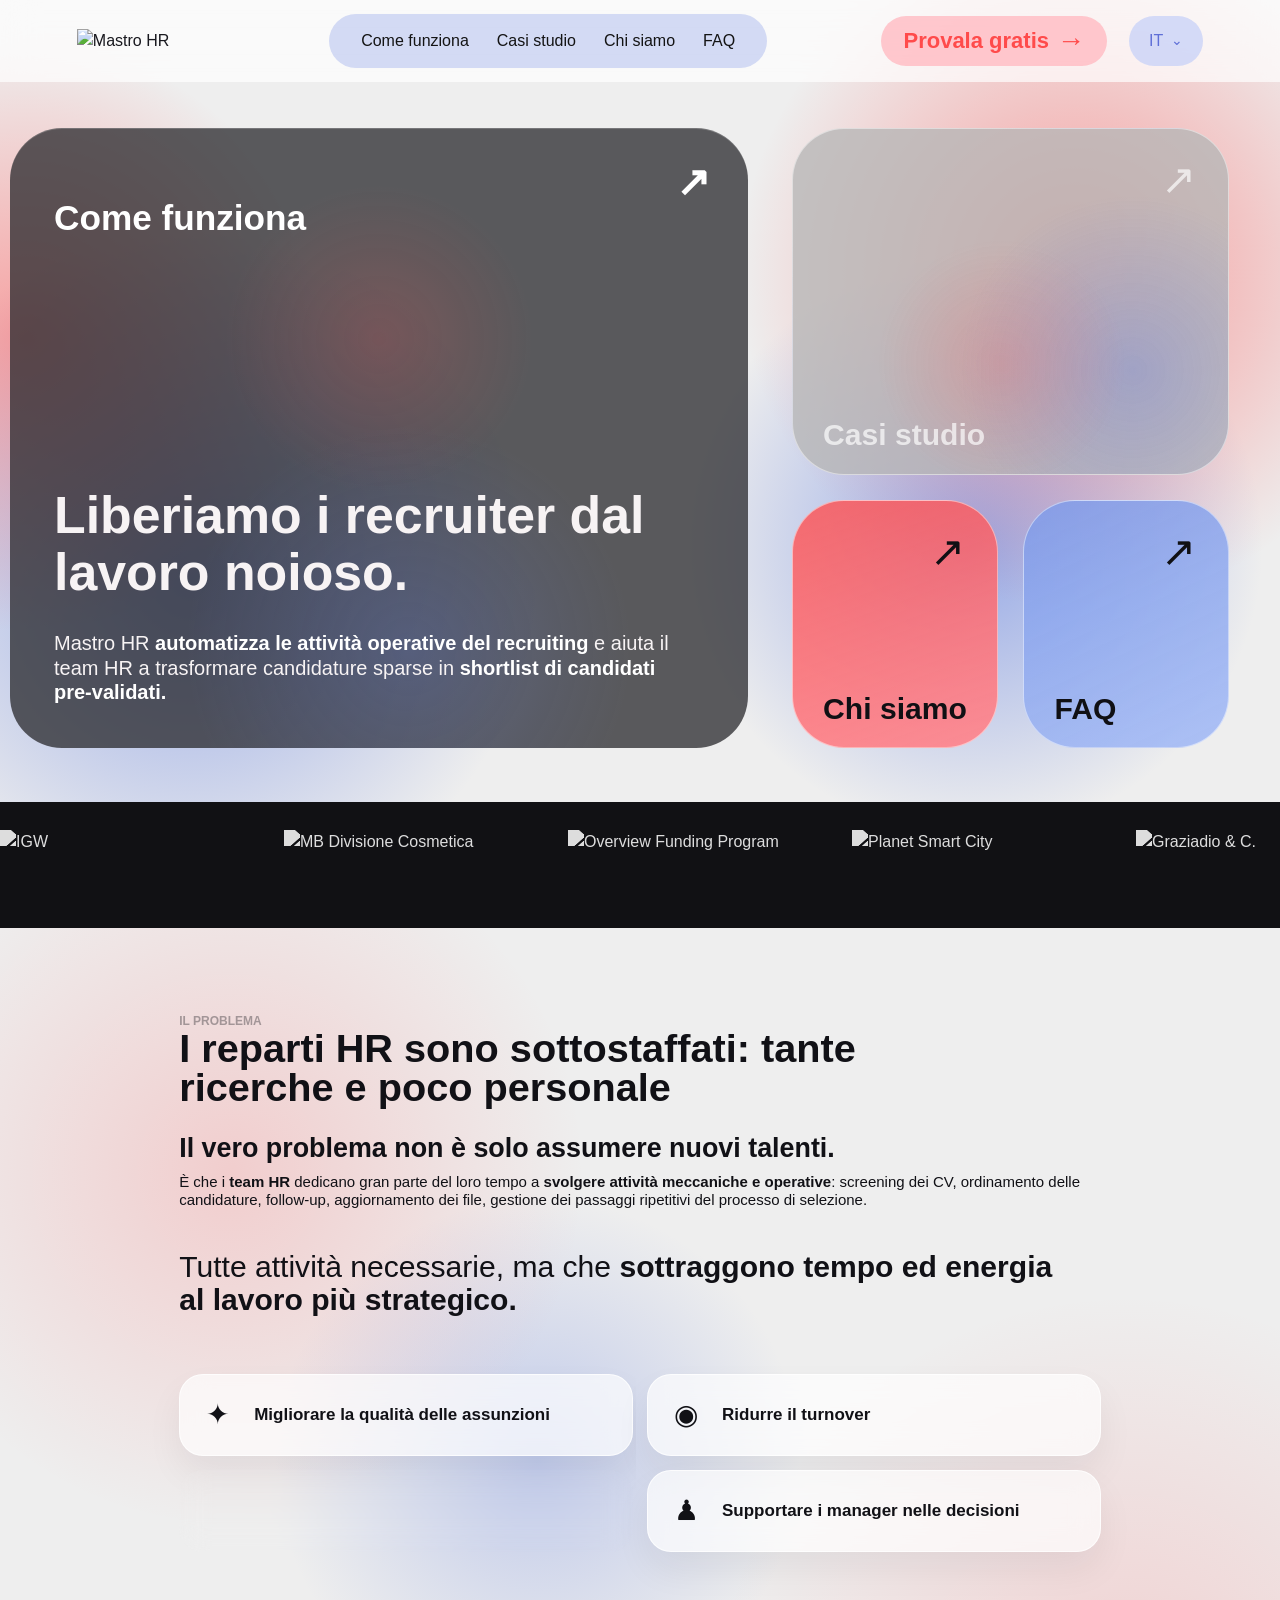
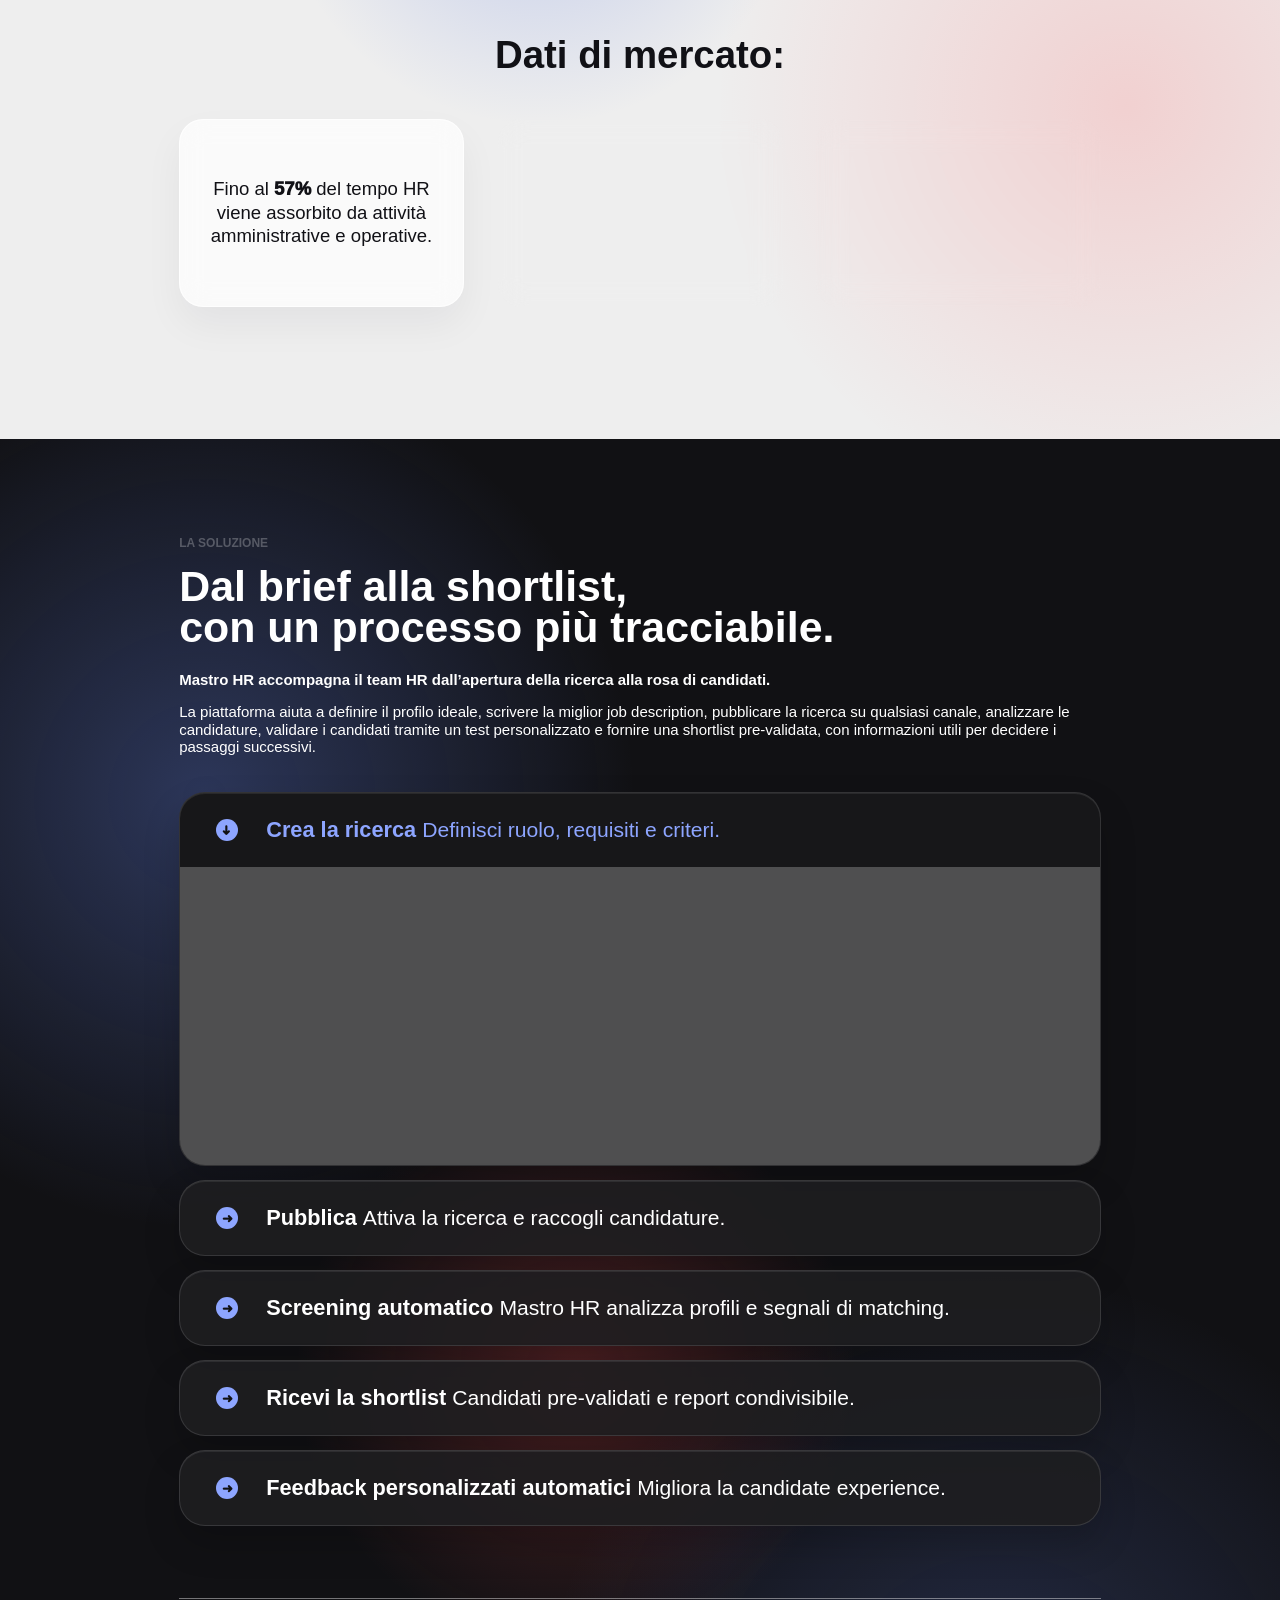
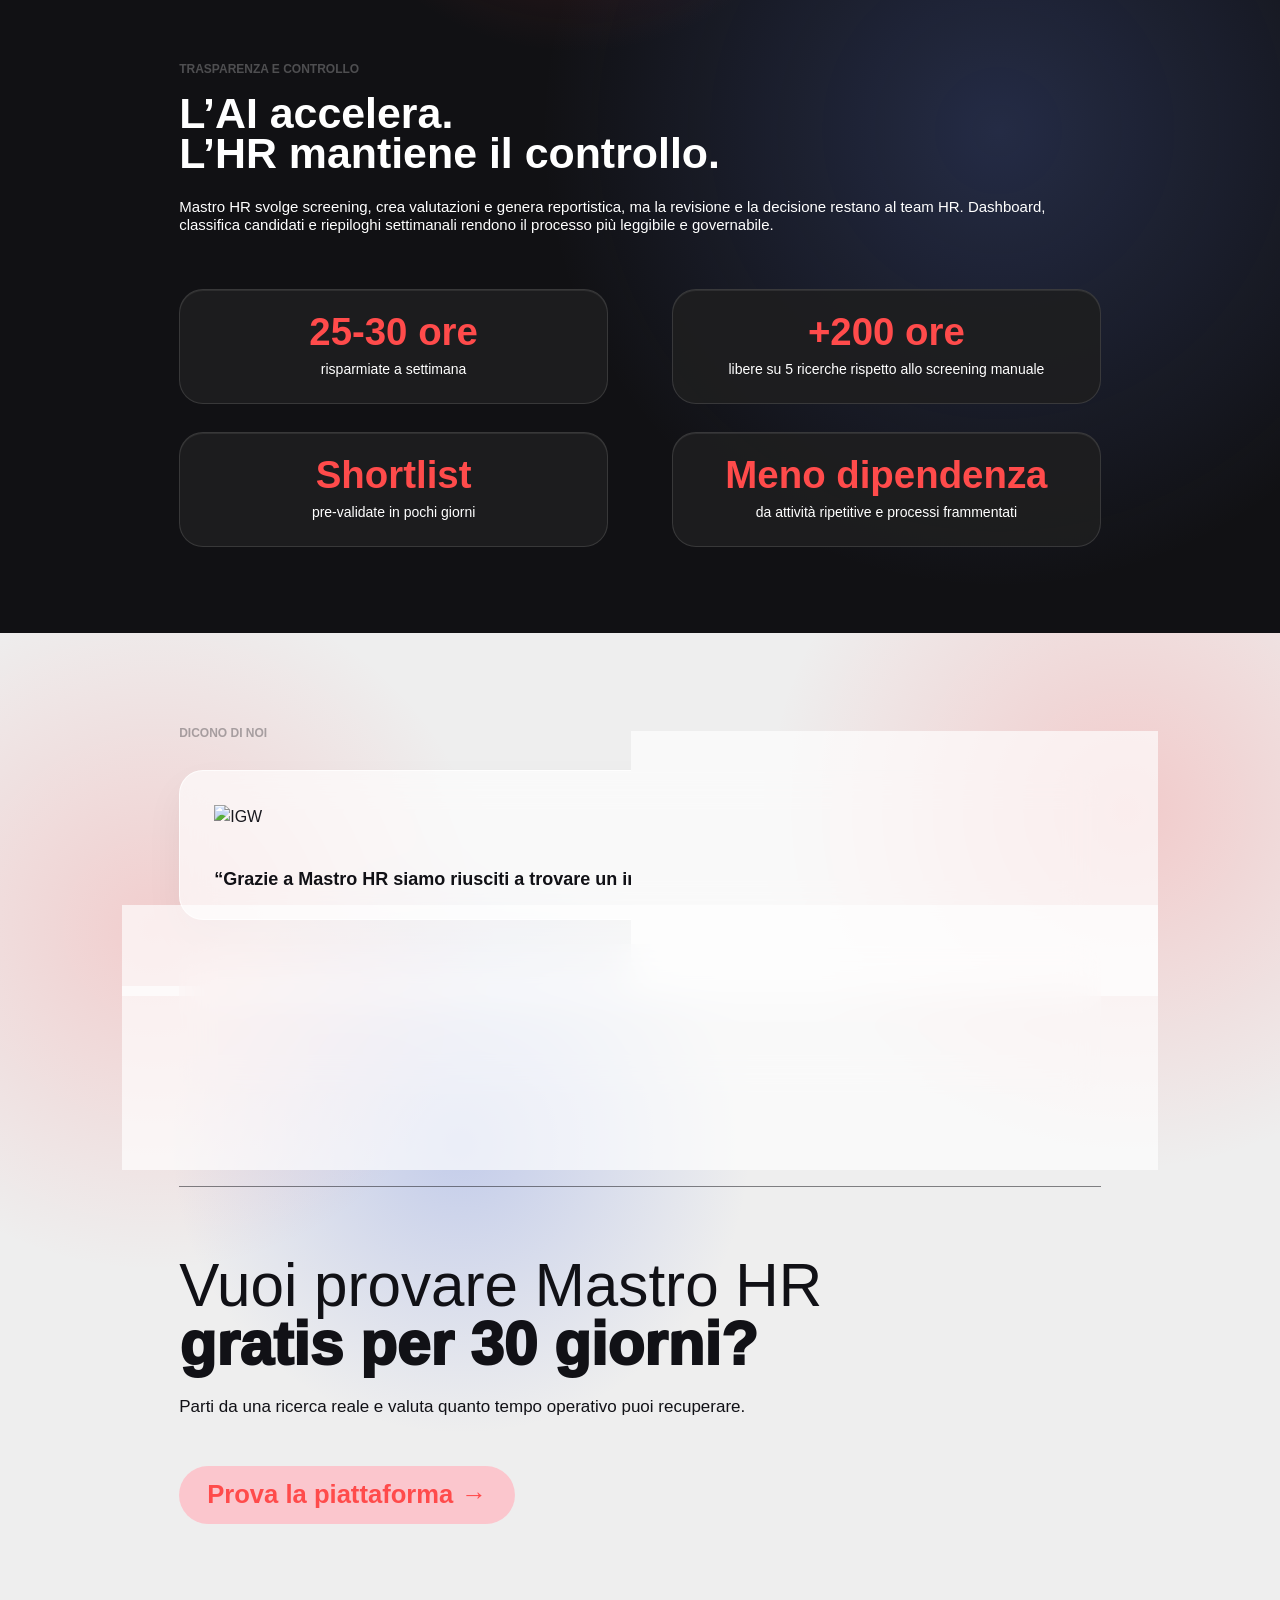
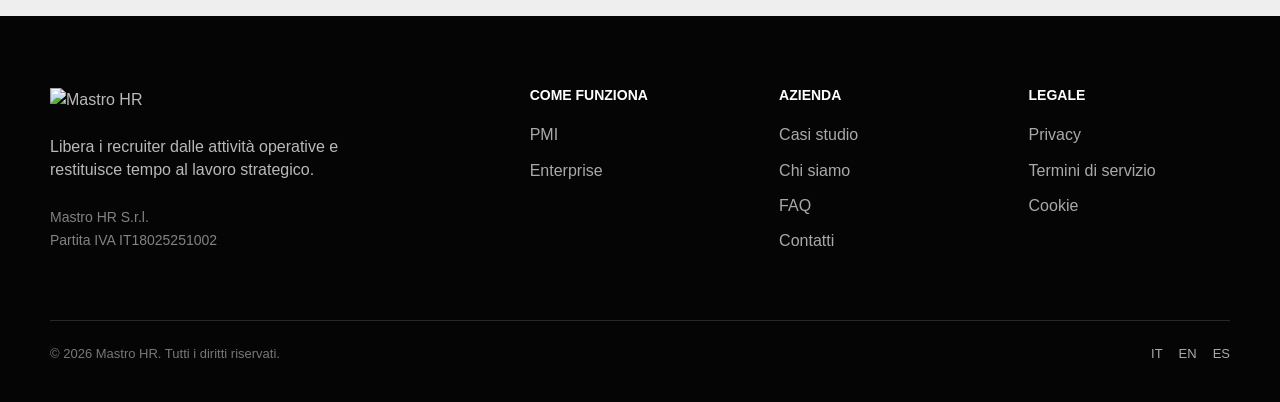
==== index.html @ 8307c973 "Add files via upload" ====
<!doctype html>
<html lang="it">
  <head>
    <meta charset="utf-8">
    <meta name="viewport" content="width=device-width, initial-scale=1">
    <title>Mastro HR | Homepage</title>
    <meta name="description" content="Mastro HR automatizza le attività operative del recruiting e libera tempo ai team HR.">
    <link rel="stylesheet" href="styles.css">
  </head>
  <body class="home-page">
    <header class="topbar modern-topbar">
      <a class="logo" href="index.html" aria-label="Mastro HR">
        <img src="assets/mastrohr-logo-hero.svg" alt="Mastro HR">
      </a>
      <nav class="nav" aria-label="Navigazione principale">
        <a href="index.html">Homepage</a>
        <div class="nav-item">
          <button type="button">Come funziona</button>
          <div class="submenu">
            <a href="pmi.html">PMI</a>
            <a href="enterprise.html">Enterprise</a>
          </div>
        </div>
        <a href="casi-studio.html">Casi studio</a>
        <a href="chi-siamo.html">Chi siamo</a>
        <a href="faq.html">FAQ</a>
        <a href="contatti.html">Contatti</a>
      </nav>
      <a class="top-cta" href="contatti.html">Provala gratis <span aria-hidden="true">→</span></a>
      <div class="language-switcher language-dropdown" aria-label="Selettore lingua">
        <button type="button" aria-haspopup="true">IT <span aria-hidden="true">⌄</span></button>
        <div class="language-menu">
          <a href="en.html" lang="en">EN</a>
          <a href="es.html" lang="es">ES</a>
        </div>
      </div>
    </header>

    <main>
      <section class="hero figma-hero">
        <article class="hero-main-card">
          <a class="hero-card-link" href="#come-funziona">Come funziona <span aria-hidden="true">↗</span></a>
          <h1>Liberiamo i recruiter dal lavoro noioso.</h1>
          <p>Mastro HR <strong>automatizza le attività operative del recruiting</strong> e aiuta il team HR a trasformare candidature sparse in <strong>shortlist di candidati pre-validati.</strong></p>
        </article>

        <div class="hero-side-grid" aria-label="Sezioni principali">
          <a class="hero-tile hero-tile-case" href="casi-studio.html">
            <span aria-hidden="true">↗</span>
            <strong>Casi studio</strong>
          </a>
          <a class="hero-tile hero-tile-about" href="chi-siamo.html">
            <span aria-hidden="true">↗</span>
            <strong>Chi siamo</strong>
          </a>
          <a class="hero-tile hero-tile-faq" href="faq.html">
            <span aria-hidden="true">↗</span>
            <strong>FAQ</strong>
          </a>
        </div>
      </section>

      <section class="client-strip logo-strip-dark" aria-label="Aziende che lavorano con Mastro HR">
        <div class="client-marquee">
          <div class="client-track">
            <div class="client-set">
              <img class="client-logo" src="assets/client-logos/igw.png" alt="IGW">
              <img class="client-logo" src="assets/client-logos/mb-divisione-cosmetica.png" alt="MB Divisione Cosmetica">
              <img class="client-logo" src="assets/client-logos/ofp.png" alt="Overview Funding Program">
              <img class="client-logo" src="assets/client-logos/planet-smart-city.png" alt="Planet Smart City">
              <img class="client-logo" src="assets/client-logos/graziadio.png" alt="Graziadio &amp; C.">
              <img class="client-logo" src="assets/client-logos/dedalo-consulting.png" alt="Dedalo Consulting">
              <img class="client-logo" src="assets/client-logos/kfi.png" alt="KFI">
              <img class="client-logo" src="assets/client-logos/greenyellow.png" alt="GreenYellow">
              <img class="client-logo" src="assets/client-logos/varionova.png" alt="Varionova">
              <img class="client-logo" src="assets/client-logos/picasso-engineering.png" alt="Picasso Engineering">
              <img class="client-logo" src="assets/client-logos/wealthype-ai.png" alt="Wealthype.ai">
              <img class="client-logo" src="assets/client-logos/mondo-live-communication.png" alt="Mondo Live Communication">
              <img class="client-logo" src="assets/client-logos/salc.png" alt="SALC SpA">
            </div>
            <div class="client-set" aria-hidden="true">
              <img class="client-logo" src="assets/client-logos/igw.png" alt="">
              <img class="client-logo" src="assets/client-logos/mb-divisione-cosmetica.png" alt="">
              <img class="client-logo" src="assets/client-logos/ofp.png" alt="">
              <img class="client-logo" src="assets/client-logos/planet-smart-city.png" alt="">
              <img class="client-logo" src="assets/client-logos/graziadio.png" alt="">
              <img class="client-logo" src="assets/client-logos/dedalo-consulting.png" alt="">
              <img class="client-logo" src="assets/client-logos/kfi.png" alt="">
              <img class="client-logo" src="assets/client-logos/greenyellow.png" alt="">
              <img class="client-logo" src="assets/client-logos/varionova.png" alt="">
              <img class="client-logo" src="assets/client-logos/picasso-engineering.png" alt="">
              <img class="client-logo" src="assets/client-logos/wealthype-ai.png" alt="">
              <img class="client-logo" src="assets/client-logos/mondo-live-communication.png" alt="">
              <img class="client-logo" src="assets/client-logos/salc.png" alt="">
            </div>
          </div>
        </div>
      </section>

      <section class="problem section problem-figma">
        <div class="section-title problem-copy">
          <p class="eyebrow">Il problema</p>
          <h2>I reparti HR sono sottostaffati: tante ricerche e poco personale</h2>
          <p class="problem-lead">Il vero problema non è solo assumere nuovi talenti.</p>
          <p>È che i <strong>team HR</strong> dedicano gran parte del loro tempo a <strong>svolgere attività meccaniche e operative</strong>: screening dei CV, ordinamento delle candidature, follow-up, aggiornamento dei file, gestione dei passaggi ripetitivi del processo di selezione.</p>
          <p class="problem-statement">Tutte attività necessarie, ma che <strong>sottraggono tempo ed energia al lavoro più strategico.</strong></p>
        </div>
        <div class="problem-outcomes" aria-label="Attività strategiche penalizzate">
          <article><span aria-hidden="true">✦</span><strong>Migliorare la qualità delle assunzioni</strong></article>
          <article><span aria-hidden="true">◉</span><strong>Ridurre il turnover</strong></article>
          <article><span aria-hidden="true">☆</span><strong>Curare l’esperienza dei candidati</strong></article>
          <article><span aria-hidden="true">♟</span><strong>Supportare i manager nelle decisioni</strong></article>
        </div>
        <h3 class="market-title">Dati di mercato:</h3>
        <div class="market-stats">
          <article>
            <p>Fino al <strong>57%</strong> del tempo HR viene assorbito da attività amministrative e operative.</p>
          </article>
          <article>
            <p>Una singola assunzione può richiedere circa <strong>23 ore</strong> di screening manuale.</p>
          </article>
          <article>
            <p>Con 5 posizioni aperte, lo screening può arrivare a <strong>115 ore</strong> di lavoro ripetitivo.</p>
          </article>
        </div>
      </section>

      <section class="section solution-figma" id="come-funziona">
        <div class="solution-copy">
          <p class="eyebrow">La soluzione</p>
          <h2>Dal brief alla shortlist,<br>con un processo più tracciabile.</h2>
          <p class="solution-lead">Mastro HR accompagna il team HR dall’apertura della ricerca alla rosa di candidati.</p>
          <p>La piattaforma aiuta a definire il profilo ideale, scrivere la miglior job description, pubblicare la ricerca su qualsiasi canale, analizzare le candidature, validare i candidati tramite un test personalizzato e fornire una shortlist pre-validata, con informazioni utili per decidere i passaggi successivi.</p>
        </div>
        <div class="unified-process">
          <article class="process-card is-active">
            <button type="button" aria-controls="process-panel-01" aria-expanded="true">
              <span aria-hidden="true">➜</span>
              <span class="process-card-copy"><h3>Crea la ricerca</h3><p>Definisci ruolo, requisiti e criteri.</p></span>
            </button>
            <div class="process-panel" id="process-panel-01">
              <div class="process-media" role="img" aria-label="Placeholder schermata piattaforma: crea la ricerca"></div>
            </div>
          </article>
          <article class="process-card">
            <button type="button" aria-controls="process-panel-02" aria-expanded="false">
              <span aria-hidden="true">➜</span>
              <span class="process-card-copy"><h3>Pubblica</h3><p>Attiva la ricerca e raccogli candidature.</p></span>
            </button>
            <div class="process-panel" id="process-panel-02" hidden>
              <div class="process-media" role="img" aria-label="Placeholder schermata piattaforma: pubblica"></div>
            </div>
          </article>
          <article class="process-card">
            <button type="button" aria-controls="process-panel-03" aria-expanded="false">
              <span aria-hidden="true">➜</span>
              <span class="process-card-copy"><h3>Screening automatico</h3><p>Mastro HR analizza profili e segnali di matching.</p></span>
            </button>
            <div class="process-panel" id="process-panel-03" hidden>
              <div class="process-media" role="img" aria-label="Placeholder schermata piattaforma: screening automatico"></div>
            </div>
          </article>
          <article class="process-card">
            <button type="button" aria-controls="process-panel-04" aria-expanded="false">
              <span aria-hidden="true">➜</span>
              <span class="process-card-copy"><h3>Ricevi la shortlist</h3><p>Candidati pre-validati e report condivisibile.</p></span>
            </button>
            <div class="process-panel" id="process-panel-04" hidden>
              <div class="process-media" role="img" aria-label="Placeholder schermata piattaforma: ricevi la shortlist"></div>
            </div>
          </article>
          <article class="process-card">
            <button type="button" aria-controls="process-panel-05" aria-expanded="false">
              <span aria-hidden="true">➜</span>
              <span class="process-card-copy"><h3>Feedback personalizzati automatici</h3><p>Migliora la candidate experience.</p></span>
            </button>
            <div class="process-panel" id="process-panel-05" hidden>
              <div class="process-media" role="img" aria-label="Placeholder schermata piattaforma: feedback automatici"></div>
            </div>
          </article>
        </div>
        <div class="control-figma">
          <p class="eyebrow">Trasparenza e controllo</p>
          <h2>L’AI accelera.<br>L’HR mantiene il controllo.</h2>
          <p>Mastro HR svolge screening, crea valutazioni e genera reportistica, ma la revisione e la decisione restano al team HR. Dashboard, classifica candidati e riepiloghi settimanali rendono il processo più leggibile e governabile.</p>
          <div class="control-metrics">
            <article><strong>25-30 ore</strong><span>risparmiate a settimana</span></article>
            <article><strong>+200 ore</strong><span>libere su 5 ricerche rispetto allo screening manuale</span></article>
            <article><strong>Shortlist</strong><span>pre-validate in pochi giorni</span></article>
            <article><strong>Meno dipendenza</strong><span>da attività ripetitive e processi frammentati</span></article>
          </div>
        </div>
      </section>

      <section class="section closing-figma">
        <div class="closing-inner">
          <p class="eyebrow">Dicono di noi</p>
          <div class="quote-stack">
            <article>
              <img src="assets/client-logos/igw.png" alt="IGW">
              <blockquote>“Grazie a Mastro HR siamo riusciti a trovare un impiegato amministrativo in una settimana.”</blockquote>
            </article>
            <article>
              <img src="assets/client-logos/greenyellow.png" alt="GreenYellow">
              <blockquote>“Con Mastro HR siamo riusciti a chiudere 3 ricerche su 4 in poche settimane.”</blockquote>
            </article>
          </div>
          <div class="closing-cta">
            <h2><span>Vuoi provare Mastro&nbsp;HR</span><strong>gratis per 30 giorni?</strong></h2>
            <p>Parti da una ricerca reale e valuta quanto tempo operativo puoi recuperare.</p>
            <a class="btn closing-btn" href="contatti.html">Prova la piattaforma <span aria-hidden="true">→</span></a>
          </div>
        </div>
      </section>

    </main>

    <footer class="footer">
      <div class="footer-main">
        <div class="footer-brand">
          <img src="assets/mastrohr-logo.svg" alt="Mastro HR">
          <p>Libera i recruiter dalle attività operative e restituisce tempo al lavoro strategico.</p>
          <p class="company-data">Mastro HR S.r.l.<br>Partita IVA IT18025251002</p>
        </div>
        <div class="footer-column">
          <h3>Come funziona</h3>
          <a href="pmi.html">PMI</a>
          <a href="enterprise.html">Enterprise</a>
        </div>
        <div class="footer-column">
          <h3>Azienda</h3>
          <a href="casi-studio.html">Casi studio</a>
          <a href="chi-siamo.html">Chi siamo</a>
          <a href="faq.html">FAQ</a>
          <a href="contatti.html">Contatti</a>
        </div>
        <div class="footer-column">
          <h3>Legale</h3>
          <a href="https://www.mastrohr.com/privacy">Privacy</a>
          <a href="https://www.mastrohr.com/terms">Termini di servizio</a>
          <a href="https://www.mastrohr.com/cookies">Cookie</a>
        </div>
      </div>
      <div class="footer-bottom">
        <span>© 2026 Mastro HR. Tutti i diritti riservati.</span>
        <div class="footer-languages"><a href="index.html">IT</a><a href="en.html">EN</a><a href="es.html">ES</a></div>
      </div>
    </footer>
    <script src="app.js"></script>
  </body>
</html>
---- styles.css ----
:root {
  --ink: #19191f;
  --muted: #676879;
  --line: #e6e8ef;
  --bg: #f7f8fb;
  --white: #ffffff;
  --red: #ff4b4b;
  --red-soft: #ffe9e9;
  --blue: #6161ff;
  --blue-soft: #e9ecff;
  --green: #00c875;
  --green-soft: #e3f8ee;
  --yellow: #ffcb00;
  --yellow-soft: #fff6cf;
  --violet: #a25ddc;
  --violet-soft: #f1e6fb;
  --black: #050505;
  --max: 1180px;
}

* {
  box-sizing: border-box;
}

html {
  scroll-behavior: smooth;
}

body {
  margin: 0;
  color: var(--ink);
  background: var(--bg);
  font-family: Inter, Helvetica, Arial, sans-serif;
  line-height: 1.45;
}

a {
  color: inherit;
  text-decoration: none;
}

.topbar {
  position: sticky;
  top: 0;
  z-index: 20;
  display: grid;
  grid-template-columns: auto 1fr auto auto;
  align-items: center;
  gap: 22px;
  min-height: 80px;
  padding: 10px clamp(18px, 4vw, 44px);
  background: rgba(0, 0, 0, 0.76);
  border-bottom: 1px solid rgba(255, 255, 255, 0.14);
  backdrop-filter: blur(18px);
}

.logo img {
  display: block;
  width: 106px;
  filter: drop-shadow(0 10px 20px rgba(0, 0, 0, 0.24));
}

.nav {
  justify-self: center;
  transform: translateX(136px);
  display: flex;
  align-items: center;
  gap: 24px;
  color: rgba(255, 255, 255, 0.72);
  font-size: 14px;
  font-weight: 700;
}

.nav a:hover,
.nav-item button:hover {
  color: var(--white);
}

.nav-item {
  position: relative;
  padding: 12px 0;
}

.nav-item button {
  border: 0;
  padding: 0;
  color: rgba(255, 255, 255, 0.72);
  background: transparent;
  cursor: pointer;
  font: inherit;
  font-weight: 700;
}

.submenu {
  position: absolute;
  top: 100%;
  left: -18px;
  display: none;
  min-width: 174px;
  padding: 10px;
  border: 1px solid rgba(255, 255, 255, 0.14);
  border-radius: 18px;
  background: rgba(5, 5, 5, 0.96);
  box-shadow: 0 20px 50px rgba(0, 0, 0, 0.26);
}

.submenu::before {
  content: "";
  position: absolute;
  left: 0;
  right: 0;
  top: -12px;
  height: 12px;
}

.submenu a {
  display: block;
  padding: 10px 12px;
  border-radius: 12px;
}

.submenu a:hover {
  background: rgba(255, 255, 255, 0.08);
}

.nav-item:hover .submenu,
.nav-item:focus-within .submenu {
  display: block;
}

.top-cta,
.btn {
  min-height: 46px;
  display: inline-flex;
  align-items: center;
  justify-content: center;
  padding: 0 20px;
  border: 0;
  border-radius: 999px;
  font-weight: 800;
  transition: transform 180ms ease, box-shadow 180ms ease, background 180ms ease, border-color 180ms ease;
}

.top-cta {
  min-height: 42px;
  padding-inline: 18px;
}

.language-switcher {
  display: inline-flex;
  align-items: center;
  gap: 4px;
  padding: 4px;
  border: 1px solid rgba(255, 255, 255, 0.16);
  border-radius: 999px;
  background: rgba(255, 255, 255, 0.08);
}

.language-switcher a {
  display: inline-flex;
  align-items: center;
  justify-content: center;
  min-width: 34px;
  min-height: 30px;
  padding: 0 8px;
  border-radius: 999px;
  color: rgba(255, 255, 255, 0.68);
  font-size: 12px;
  font-weight: 900;
  transition: color 160ms ease, background 160ms ease, transform 160ms ease;
}

.language-switcher a:hover {
  color: var(--white);
  transform: translateY(-1px);
}

.language-switcher a.active {
  color: var(--black);
  background: var(--white);
}

.top-cta,
.btn.primary {
  color: var(--white);
  background: var(--red);
  box-shadow: 0 14px 34px rgba(255, 75, 75, 0.24);
}

.top-cta:hover,
.btn.primary:hover {
  transform: translateY(-2px);
  box-shadow: 0 18px 42px rgba(255, 75, 75, 0.34);
}

.btn.secondary {
  color: var(--ink);
  background: var(--white);
  border: 1px solid var(--line);
}

.btn.secondary:hover {
  transform: translateY(-2px);
  border-color: #cfd3df;
  box-shadow: 0 14px 32px rgba(25, 25, 31, 0.1);
}

.hero,
.section {
  padding: 92px clamp(18px, 4vw, 44px);
}

.page-hero {
  padding: 96px clamp(18px, 4vw, 44px);
  text-align: center;
  background:
    radial-gradient(circle at 12% 18%, rgba(255, 203, 0, 0.24), transparent 22%),
    radial-gradient(circle at 88% 12%, rgba(97, 97, 255, 0.18), transparent 22%),
    linear-gradient(180deg, #ffffff, var(--bg));
}

.page-hero > * {
  max-width: 960px;
  margin-inline: auto;
}

.page-hero p:not(.eyebrow) {
  color: var(--muted);
  font-size: 20px;
}

.pmi-hero {
  background:
    radial-gradient(circle at 20% 12%, rgba(255, 203, 0, 0.34), transparent 22%),
    linear-gradient(180deg, #ffffff, var(--yellow-soft));
}

.enterprise-hero {
  background:
    radial-gradient(circle at 82% 18%, rgba(97, 97, 255, 0.24), transparent 24%),
    linear-gradient(180deg, #ffffff, var(--blue-soft));
}

.hero {
  display: flex;
  flex-direction: column;
  justify-content: center;
  min-height: 680px;
  padding-top: 76px;
  padding-bottom: 104px;
  text-align: center;
  overflow: hidden;
  background: linear-gradient(
    105deg,
    var(--blue-soft) 0%,
    var(--white) 32%,
    var(--white) 68%,
    var(--red-soft) 100%
  );
}

.hero h1 {
  max-width: 1020px;
  margin-bottom: 0;
  font-size: clamp(54px, 6.2vw, 82px);
  line-height: 0.98;
}

.hero > *,
.section-title,
.problem-stats,
.numbers,
.shift,
.steps,
.unified-process,
.control,
.path-grid,
.testimonial,
.about,
.faq-list,
.contact,
.wide-card {
  max-width: var(--max);
  margin-inline: auto;
}

.eyebrow {
  margin: 0 0 14px;
  color: var(--red);
  font-size: 13px;
  font-weight: 900;
  text-transform: uppercase;
}

h1,
h2,
h3,
p {
  margin-top: 0;
}

h1 {
  max-width: 960px;
  margin-bottom: 20px;
  font-size: clamp(54px, 8vw, 98px);
  line-height: 0.92;
  letter-spacing: 0;
}

h2 {
  max-width: 860px;
  margin-bottom: 18px;
  font-size: clamp(36px, 5vw, 62px);
  line-height: 0.98;
  letter-spacing: 0;
}

h3 {
  margin-bottom: 8px;
  font-size: 22px;
  line-height: 1.1;
}

.hero-text,
.hero-preheadline,
.section-title p,
.control-copy p,
.about p,
.contact p {
  max-width: 760px;
  color: var(--muted);
  font-size: 19px;
}

.hero-text {
  margin-inline: auto;
}

.hero-preheadline {
  max-width: 850px;
  margin: 0 auto 32px;
  color: var(--muted);
  font-size: 21px;
  font-weight: 500;
  line-height: 1.45;
}

.hero-actions {
  display: flex;
  justify-content: center;
  flex-wrap: wrap;
  gap: 12px;
  margin: 34px auto 0;
}

.use-cases {
  display: flex;
  justify-content: center;
  flex-wrap: wrap;
  gap: 10px;
  margin-bottom: 44px;
}

.pill {
  display: inline-flex;
  align-items: center;
  min-height: 38px;
  padding: 0 14px;
  font-size: 14px;
  border-radius: 999px;
  font-weight: 800;
  transition: transform 180ms ease, background 180ms ease, border-color 180ms ease, color 180ms ease;
}

.pill.red,
.pill.blue,
.pill.green,
.pill.yellow,
.pill.violet {
  color: #5f6472;
  background: #eef0f5;
  border: 1px solid #e1e4ec;
}

.pill:hover {
  transform: translateY(-3px);
  color: var(--ink);
  background: var(--white);
  border-color: #cfd3df;
}

.workboard {
  display: grid;
  grid-template-columns: 150px 1fr;
  max-width: 920px;
  min-height: 460px;
  margin-top: 0;
  text-align: left;
  border: 1px solid var(--line);
  border-radius: 28px;
  background: var(--white);
  box-shadow: 0 34px 80px rgba(25, 25, 31, 0.14);
  overflow: hidden;
  transform-style: preserve-3d;
  transition: transform 220ms ease, box-shadow 220ms ease;
}

.workboard:hover {
  box-shadow: 0 44px 96px rgba(25, 25, 31, 0.2);
}

.board-sidebar {
  display: grid;
  align-content: start;
  gap: 12px;
  padding: 22px;
  color: var(--muted);
  background: #f0f2f8;
  border-right: 1px solid var(--line);
}

.avatar,
.company-dot {
  display: grid;
  place-items: center;
  width: 48px;
  height: 48px;
  border-radius: 16px;
  color: var(--white);
  background: var(--black);
  font-weight: 900;
}

.board-sidebar span {
  padding: 10px 12px;
  border-radius: 12px;
  font-weight: 800;
  transition: transform 160ms ease, background 160ms ease, color 160ms ease;
}

.board-sidebar span:nth-child(2) {
  color: var(--ink);
  background: var(--white);
}

.board-sidebar span:hover {
  transform: translateX(4px);
  color: var(--ink);
  background: var(--white);
}

.board-main {
  padding: 24px;
}

.board-header {
  display: flex;
  justify-content: space-between;
  gap: 18px;
  align-items: center;
  margin-bottom: 20px;
}

.board-header small {
  display: block;
  color: var(--muted);
  margin-bottom: 4px;
}

.board-header strong {
  font-size: 24px;
}

.board-header button {
  min-height: 38px;
  padding: 0 14px;
  border: 0;
  border-radius: 999px;
  color: #087a4d;
  background: var(--green-soft);
  font-weight: 900;
}

.board-table {
  border: 1px solid var(--line);
  border-radius: 18px;
  overflow: hidden;
}

.row {
  display: grid;
  grid-template-columns: 1.2fr 0.65fr 0.9fr 1fr 0.55fr;
  align-items: center;
  min-height: 66px;
  gap: 12px;
  padding: 0 16px;
  border-bottom: 1px solid var(--line);
  transition: background 160ms ease, transform 160ms ease, box-shadow 160ms ease;
}

.row:last-child {
  border-bottom: 0;
}

.row-head {
  min-height: 46px;
  color: var(--muted);
  background: #fafbff;
  font-size: 13px;
  font-weight: 800;
}

.row:not(.row-head):hover {
  position: relative;
  z-index: 1;
  transform: scale(1.012);
  background: #ffffff;
  box-shadow: 0 12px 28px rgba(25, 25, 31, 0.08);
}

.fit,
.row strong,
.row em,
.row i {
  display: inline-flex;
  justify-content: center;
  align-items: center;
  min-height: 30px;
  border-radius: 999px;
  font-style: normal;
  font-weight: 800;
  font-size: 13px;
}

.fit.high { color: #087a4d; background: var(--green-soft); }
.fit.mid { color: #b92323; background: var(--red-soft); }
.fit.blue { color: var(--blue); background: var(--blue-soft); }
.fit.soft { color: #9a7500; background: var(--yellow-soft); }
.row em { color: var(--muted); background: #f0f2f8; }
.row strong { color: var(--blue); background: var(--blue-soft); }
.row i { color: var(--ink); background: #f0f2f8; }

.client-strip {
  display: block;
  padding: 22px 0 26px;
  border-top: 1px solid var(--line);
  border-bottom: 1px solid var(--line);
  background: var(--blue-soft);
  overflow: hidden;
}

.client-marquee {
  min-width: 0;
  overflow: hidden;
}

.client-track {
  display: flex;
  width: max-content;
  animation: client-scroll 42s linear infinite;
}

.client-set {
  display: flex;
  align-items: center;
  gap: 48px;
  padding-right: 48px;
}

.client-logo {
  display: block;
  width: 180px;
  height: 58px;
  object-fit: contain;
  flex: 0 0 auto;
}

@keyframes client-scroll {
  to { transform: translateX(-50%); }
}

.section-title {
  margin-bottom: 38px;
}

.section-title p {
  margin-left: 0;
}

.problem {
  background: var(--white);
}

.problem-stats {
  display: grid;
  grid-template-columns: repeat(4, minmax(0, 1fr));
  gap: 14px;
}

.control-board article,
.values article {
  padding: 24px;
  border: 1px solid var(--line);
  border-radius: 22px;
  background: var(--white);
  transition: transform 200ms ease, box-shadow 200ms ease, border-color 200ms ease;
}

.control-board article:hover,
.values article:hover {
  transform: translateY(-6px);
  border-color: #d4d8e3;
  box-shadow: 0 20px 46px rgba(25, 25, 31, 0.1);
}

.problem-stats article {
  display: grid;
  grid-template-rows: 70px auto;
  min-height: 250px;
  padding: 26px 22px;
  border: 1px solid var(--line);
  border-radius: 8px;
  background: var(--white);
  transition: transform 180ms ease, border-color 180ms ease, box-shadow 180ms ease;
}

.problem-stats article:hover {
  transform: translateY(-4px);
  border-color: #d4d8e3;
  box-shadow: 0 16px 36px rgba(25, 25, 31, 0.08);
}

.problem-stats strong {
  display: block;
  align-self: start;
  margin: 0;
  color: var(--ink);
  font-size: clamp(42px, 3.4vw, 56px);
  line-height: 0.95;
  letter-spacing: 0;
  white-space: nowrap;
  transition: transform 180ms ease;
}

.problem-stats .stat-red strong { color: #ff5b61; }
.problem-stats .stat-blue strong { color: #6679d8; }
.problem-stats .stat-green strong { color: #268a62; }
.problem-stats .stat-violet strong { color: #8758c7; }

.problem-stats p,
.steps p,
.path-card p,
.path-card li,
.values p,
.faq p {
  color: var(--muted);
}

.problem-stats p {
  max-width: 340px;
  margin: 14px 0 0;
  color: var(--ink);
  font-size: 15px;
  font-weight: 700;
}

.numbers {
  display: grid;
  grid-template-columns: repeat(3, minmax(0, 1fr));
  gap: 18px;
  margin-top: 22px;
}

.numbers div {
  padding: 26px;
  border-radius: 22px;
}

.numbers div:nth-child(1) { background: var(--red-soft); }
.numbers div:nth-child(2) { background: var(--blue-soft); }
.numbers div:nth-child(3) { background: var(--yellow-soft); }

.numbers strong {
  display: block;
  margin-bottom: 10px;
  font-size: clamp(42px, 6vw, 70px);
  line-height: 0.9;
}

.numbers span {
  color: var(--muted);
  font-weight: 700;
}

.shift {
  display: grid;
  grid-template-columns: 1fr 1fr;
  gap: 18px;
}

.shift-card {
  min-height: 520px;
  padding: 34px;
  border-radius: 28px;
  transition: transform 220ms ease, box-shadow 220ms ease;
}

.shift-card:hover {
  transform: translateY(-6px);
  box-shadow: 0 24px 52px rgba(25, 25, 31, 0.12);
}

.shift-card.from {
  background: #f0f2f8;
}

.shift-card.to {
  color: var(--white);
  background: var(--black);
}

.shift-card.to .eyebrow {
  color: var(--green);
}

.shift-card ul,
.path-card ul {
  display: grid;
  gap: 10px;
  padding: 0;
  margin: 30px 0 0;
  list-style: none;
}

.shift-card li,
.path-card li {
  padding: 14px 16px;
  border-radius: 16px;
  background: var(--white);
  font-weight: 800;
  transition: transform 160ms ease, background 160ms ease;
}

.shift-card li:hover,
.path-card li:hover {
  transform: translateX(5px);
}

.shift-card.to li {
  color: var(--white);
  background: rgba(255, 255, 255, 0.12);
}

.steps {
  display: grid;
  grid-template-columns: repeat(5, minmax(0, 1fr));
  gap: 14px;
}

.steps article {
  min-height: 275px;
  padding: 22px;
  border: 1px solid var(--line);
  border-radius: 24px;
  background: var(--white);
  transition: transform 200ms ease, box-shadow 200ms ease, border-color 200ms ease;
}

.steps article:hover {
  transform: translateY(-7px);
  border-color: #d4d8e3;
  box-shadow: 0 20px 46px rgba(25, 25, 31, 0.1);
}

.unified-process {
  display: grid;
  grid-template-columns: 1fr;
  gap: 12px;
  max-width: var(--max);
}

.unified-process article {
  min-height: 0;
  padding: 0;
  border: 1px solid var(--line);
  border-radius: 8px;
  background: var(--white);
  overflow: hidden;
  transition: border-color 200ms ease, background-color 200ms ease;
}

.process-card > button {
  display: grid;
  grid-template-columns: 48px minmax(0, 1fr) 38px;
  align-items: center;
  gap: 20px;
  width: 100%;
  padding: 20px 24px;
  border: 0;
  color: inherit;
  background: transparent;
  cursor: pointer;
  font: inherit;
  text-align: left;
}

.process-card > button:focus-visible {
  outline: 3px solid var(--blue);
  outline-offset: -4px;
}

.unified-process article:not(.is-active):hover {
  border-color: #d4d8e3;
  background: #fafbfe;
}

.unified-process article.is-active {
  border-color: var(--red);
  background: var(--red-soft);
}

.process-card > button > span:first-child {
  display: grid;
  place-items: center;
  width: 42px;
  height: 42px;
  margin: 0;
  border-radius: 8px;
  color: var(--blue);
  background: var(--blue-soft);
  font-weight: 900;
}

.unified-process article.is-active > button > span:first-child {
  color: var(--white);
  background: var(--red);
}

.process-card-copy {
  display: block;
  width: auto;
  height: auto;
  margin: 0;
  color: inherit;
  background: transparent;
}

.process-card-copy h3 {
  margin: 0;
  font-size: 23px;
}

.process-card-copy p {
  margin: 5px 0 0;
  color: var(--muted);
  font-size: 16px;
}

.process-card > button > i {
  display: grid;
  place-items: center;
  width: 36px;
  height: 36px;
  border: 1px solid var(--line);
  border-radius: 50%;
  color: var(--ink);
  background: var(--white);
  font-size: 24px;
  font-style: normal;
  transition: transform 180ms ease, color 180ms ease, background-color 180ms ease;
}

.process-card.is-active > button > i {
  color: var(--white);
  background: var(--red);
  transform: rotate(45deg);
}

.process-panel {
  display: grid;
  grid-template-columns: minmax(220px, 0.65fr) minmax(0, 1.35fr);
  align-items: center;
  gap: 44px;
  padding: 30px 24px 34px 92px;
  border-top: 1px solid rgba(255, 75, 75, 0.3);
  animation: preview-in 260ms ease both;
}

.process-panel[hidden] {
  display: none;
}

.process-panel-copy {
  max-width: 380px;
}

.process-panel-copy > span {
  display: block;
  width: auto;
  height: auto;
  margin: 0 0 16px;
  color: var(--red);
  background: transparent;
  font-size: 13px;
  font-weight: 900;
}

.process-panel-copy p {
  margin: 0;
  color: var(--muted);
  font-size: 18px;
}

.process-media {
  display: grid;
  place-items: center;
  align-content: center;
  gap: 14px;
  aspect-ratio: 16 / 9;
  border: 1px dashed #cfd3df;
  border-radius: 8px;
  color: var(--muted);
  background: #f0f2f8;
}

.process-media > span {
  display: grid;
  place-items: center;
  width: 54px;
  height: 54px;
  margin: 0;
  border-radius: 50%;
  color: var(--white);
  background: var(--red);
  font-size: 20px;
}

.process-media strong {
  font-size: 14px;
}

@keyframes preview-in {
  from { opacity: 0; transform: translateY(12px); }
  to { opacity: 1; transform: translateY(0); }
}

.unified-action {
  grid-column: 1 / -1;
  display: flex;
  justify-content: center;
  margin-top: 8px;
}

.steps span {
  display: grid;
  place-items: center;
  width: 42px;
  height: 42px;
  margin-bottom: 56px;
  border-radius: 15px;
  color: var(--white);
  background: var(--red);
  font-weight: 900;
}

.control {
  display: grid;
  grid-template-columns: 0.85fr 1.15fr;
  gap: 50px;
  align-items: center;
  background: #f0f2f8;
}

.control-copy,
.control-board {
  margin: 0;
}

.control-board {
  display: grid;
  grid-template-columns: repeat(2, minmax(0, 1fr));
  gap: 14px;
}

.control-board strong {
  display: block;
  margin-bottom: 10px;
  font-size: 22px;
}

.control-board span {
  color: var(--muted);
}

.path-grid {
  display: grid;
  grid-template-columns: repeat(2, minmax(0, 1fr));
  gap: 18px;
}

.path-card {
  min-height: 530px;
  padding: 32px;
  border-radius: 28px;
  transition: transform 220ms ease, box-shadow 220ms ease;
}

.path-card:hover {
  transform: translateY(-7px);
  box-shadow: 0 26px 58px rgba(25, 25, 31, 0.12);
}

.path-card.pmi {
  background: var(--yellow-soft);
}

.path-card.enterprise {
  background: var(--blue-soft);
}

.tag {
  display: inline-flex;
  margin-bottom: 58px;
  padding: 8px 12px;
  border-radius: 999px;
  background: var(--white);
  font-weight: 900;
}

.cases {
  background: rgba(0, 0, 0, 0.76);
  backdrop-filter: blur(18px);
  color: var(--white);
  padding-top: 110px;
  padding-bottom: 110px;
}

.cases .section-title p {
  color: rgba(255, 255, 255, 0.7);
}

.testimonial {
  display: block;
  gap: 24px;
  padding: 0;
  background: transparent;
  transition: transform 220ms ease, background 220ms ease;
}

.testimonial:hover {
  transform: translateY(-4px);
  background: transparent;
}

blockquote {
  margin: 0;
  font-size: clamp(26px, 4vw, 44px);
  line-height: 1.08;
  font-style: italic;
  font-weight: 500;
}

.testimonial p {
  margin-top: 26px;
  color: rgba(255, 255, 255, 0.68);
}

.about {
  display: grid;
  grid-template-columns: 0.9fr 1.1fr;
  gap: 48px;
}

.values {
  display: grid;
  grid-template-columns: repeat(2, minmax(0, 1fr));
  gap: 14px;
}

.faq {
  background: var(--white);
}

.faq-list {
  display: grid;
  gap: 12px;
}

details {
  border: 1px solid var(--line);
  border-radius: 20px;
  background: #fafbff;
  transition: transform 180ms ease, box-shadow 180ms ease, border-color 180ms ease;
}

details:hover {
  transform: translateY(-3px);
  border-color: #d4d8e3;
  box-shadow: 0 14px 30px rgba(25, 25, 31, 0.08);
}

summary {
  cursor: pointer;
  padding: 22px 24px;
  list-style: none;
  font-weight: 900;
}

summary::-webkit-details-marker {
  display: none;
}

details p {
  margin: 0;
  padding: 0 24px 24px;
}

.contact {
  display: grid;
  grid-template-columns: 0.9fr 1.1fr;
  gap: 48px;
  background: var(--bg);
}

.final-cta {
  padding-top: 120px;
  padding-bottom: 120px;
  text-align: left;
  background: var(--white);
  border-top: 1px solid var(--line);
}

.final-cta-content {
  max-width: var(--max);
  margin-inline: auto;
}

.final-cta-content h2 {
  max-width: 860px;
  margin-right: auto;
}

.final-cta-content p:not(.eyebrow) {
  max-width: 620px;
  margin-right: auto;
  color: var(--muted);
  font-size: 20px;
}

.final-cta-content .btn {
  margin-top: 16px;
}

.page-contact {
  padding-top: 104px;
}

.contact-form {
  display: grid;
  grid-template-columns: repeat(2, minmax(0, 1fr));
  gap: 14px;
  padding: 24px;
  border: 1px solid var(--line);
  border-radius: 28px;
  background: var(--white);
}

label {
  display: grid;
  gap: 7px;
  color: var(--ink);
  font-size: 14px;
  font-weight: 900;
}

input,
select,
textarea {
  width: 100%;
  min-height: 48px;
  padding: 10px 14px;
  border: 1px solid var(--line);
  border-radius: 14px;
  color: var(--ink);
  background: #fafbff;
  font: inherit;
}

textarea {
  min-height: 132px;
  resize: vertical;
}

.full {
  grid-column: 1 / -1;
}

.center-action {
  display: flex;
  justify-content: center;
  margin-top: 26px;
}

.wide-card {
  min-height: auto;
}

.footer {
  padding: 38px clamp(18px, 4vw, 44px);
  color: rgba(255, 255, 255, 0.72);
  background: var(--black);
}

.footer-main {
  display: grid;
  grid-template-columns: minmax(260px, 1.5fr) repeat(3, minmax(140px, 0.7fr));
  gap: 48px;
  max-width: var(--max);
  margin-inline: auto;
  padding: 34px 0 54px;
}

.footer-brand img {
  width: 126px;
}

.footer-brand > p {
  max-width: 360px;
  margin-top: 24px;
}

.company-data {
  color: rgba(255, 255, 255, 0.5);
  font-size: 14px;
  line-height: 1.65;
}

.footer-column {
  display: grid;
  align-content: start;
  gap: 12px;
}

.footer-column h3 {
  margin-bottom: 8px;
  color: var(--white);
  font-size: 14px;
  text-transform: uppercase;
}

.footer-column a,
.footer-bottom a {
  color: rgba(255, 255, 255, 0.66);
  transition: color 160ms ease, transform 160ms ease;
}

.footer-column a:hover,
.footer-bottom a:hover {
  color: var(--white);
  transform: translateX(2px);
}

.footer-bottom {
  display: flex;
  justify-content: space-between;
  gap: 20px;
  max-width: var(--max);
  margin-inline: auto;
  padding-top: 24px;
  border-top: 1px solid rgba(255, 255, 255, 0.14);
  color: rgba(255, 255, 255, 0.46);
  font-size: 13px;
}

.footer-languages {
  display: flex;
  gap: 16px;
}

@media (max-width: 1060px) {
  .topbar {
    grid-template-columns: auto auto;
  }

  .nav {
    display: none;
  }

  .workboard,
  .shift,
  .control,
  .path-grid,
  .unified-process,
  .about,
  .contact {
    grid-template-columns: 1fr;
  }

  .board-sidebar {
    display: none;
  }

  .steps,
  .numbers {
    grid-template-columns: repeat(2, minmax(0, 1fr));
  }

  .problem-stats {
    grid-template-columns: repeat(3, minmax(0, 1fr));
  }

  .unified-process {
    gap: 12px;
  }

  .process-panel {
    grid-template-columns: 1fr;
    gap: 28px;
    padding: 28px 24px 32px 92px;
  }
}

@media (max-width: 720px) {
  .topbar {
    align-items: flex-start;
    grid-template-columns: 1fr;
  }

  .hero,
  .section {
    padding-top: 68px;
    padding-bottom: 68px;
  }

  .hero {
    min-height: auto;
    padding-top: 58px;
    padding-bottom: 104px;
  }

  .client-strip {
    padding-top: 20px;
    padding-bottom: 22px;
  }

  .client-set {
    gap: 44px;
    padding-right: 44px;
  }

  .hero-actions {
    margin-bottom: 0;
  }

  .use-cases {
    margin-bottom: 34px;
  }

  h1,
  .hero h1 {
    font-size: 46px;
  }

  .hero-preheadline {
    font-size: 18px;
  }

  h2 {
    font-size: 34px;
  }

  .row,
  .steps,
  .unified-process,
  .problem-stats,
  .numbers,
  .control-board,
  .values,
  .contact-form,
  .testimonial {
    grid-template-columns: 1fr;
  }

  .problem-stats article {
    min-height: 200px;
  }

  .process-card > button {
    grid-template-columns: 42px minmax(0, 1fr) 36px;
    gap: 14px;
    padding: 18px 16px;
  }

  .process-card-copy h3 {
    font-size: 20px;
  }

  .process-card-copy p {
    font-size: 15px;
  }

  .process-panel {
    padding: 24px 16px;
  }

  .row-head {
    display: none;
  }

  .testimonial,
  blockquote,
  .testimonial p {
    grid-column: auto;
  }

  .footer {
    padding-top: 28px;
  }

  .footer-main {
    grid-template-columns: 1fr 1fr;
  }

  .footer-brand {
    grid-column: 1 / -1;
  }

  .footer-bottom {
    align-items: flex-start;
    flex-direction: column;
  }
}

@media (prefers-reduced-motion: reduce) {
  .client-track {
    animation: none;
  }

  .process-panel {
    animation: none;
  }
}

/* Figma prototype refresh */
.figma-hero {
  position: relative;
  display: grid;
  grid-template-columns: minmax(0, 0.92fr) minmax(420px, 1.08fr);
  align-items: center;
  gap: clamp(34px, 5vw, 76px);
  min-height: calc(100vh - 80px);
  padding: clamp(78px, 8vw, 116px) clamp(18px, 5vw, 72px) clamp(72px, 8vw, 108px);
  color: var(--white);
  text-align: left;
  background:
    radial-gradient(circle at 15% 16%, rgba(97, 97, 255, 0.48), transparent 28%),
    radial-gradient(circle at 84% 22%, rgba(255, 75, 75, 0.48), transparent 30%),
    linear-gradient(135deg, #11121a 0%, #050505 52%, #170b10 100%);
}

.figma-hero::after {
  content: "";
  position: absolute;
  inset: auto 0 0;
  height: 1px;
  background: linear-gradient(90deg, transparent, rgba(255, 255, 255, 0.28), transparent);
}

.figma-hero .hero-copy {
  width: 100%;
  max-width: 720px;
  margin: 0;
}

.figma-hero .hero-preheadline {
  max-width: 690px;
  margin: 0 0 26px;
  color: rgba(255, 255, 255, 0.72);
  font-size: clamp(18px, 1.45vw, 22px);
  font-weight: 600;
}

.figma-hero h1 {
  max-width: 760px;
  margin: 0;
  color: var(--white);
  font-size: clamp(58px, 6.7vw, 104px);
  line-height: 0.9;
}

.figma-hero .hero-actions {
  justify-content: flex-start;
  margin: 34px 0 0;
}

.figma-hero .btn.secondary {
  color: var(--white);
  background: rgba(255, 255, 255, 0.09);
  border-color: rgba(255, 255, 255, 0.2);
}

.hero-product {
  position: relative;
  width: 100%;
  max-width: none;
  margin: 0;
  padding: clamp(20px, 3vw, 32px);
  border: 1px solid rgba(255, 255, 255, 0.16);
  border-radius: 8px;
  background:
    linear-gradient(145deg, rgba(255, 255, 255, 0.13), rgba(255, 255, 255, 0.05)),
    rgba(255, 255, 255, 0.06);
  box-shadow: 0 34px 110px rgba(0, 0, 0, 0.42);
  backdrop-filter: blur(20px);
  overflow: hidden;
}

.hero-product::before {
  content: "";
  position: absolute;
  inset: 0;
  background:
    linear-gradient(120deg, rgba(97, 97, 255, 0.22), transparent 38%),
    linear-gradient(300deg, rgba(255, 75, 75, 0.26), transparent 42%);
  pointer-events: none;
}

.placeholder-label {
  position: relative;
  z-index: 1;
  display: inline-flex;
  align-items: center;
  min-height: 30px;
  margin-bottom: 18px;
  padding: 0 12px;
  border: 1px dashed rgba(255, 255, 255, 0.32);
  border-radius: 999px;
  color: rgba(255, 255, 255, 0.72);
  background: rgba(0, 0, 0, 0.2);
  font-size: 12px;
  font-weight: 900;
}

.hero-product-top,
.hero-product-grid {
  position: relative;
  z-index: 1;
}

.hero-product-top {
  display: grid;
  gap: 8px;
  padding: 22px;
  border: 1px solid rgba(255, 255, 255, 0.13);
  border-radius: 8px;
  background: rgba(255, 255, 255, 0.92);
  color: var(--ink);
}

.hero-product-top span {
  color: var(--muted);
  font-weight: 800;
}

.hero-product-top strong {
  font-size: clamp(28px, 3.1vw, 44px);
  line-height: 0.96;
}

.hero-product-top em {
  justify-self: start;
  margin-top: 6px;
  padding: 9px 14px;
  border-radius: 999px;
  color: #087a4d;
  background: var(--green-soft);
  font-style: normal;
  font-weight: 900;
}

.hero-product-grid {
  display: grid;
  grid-template-columns: 1.2fr 0.6fr 0.8fr;
  align-items: center;
  gap: 1px;
  margin-top: 12px;
  overflow: hidden;
  border: 1px solid rgba(255, 255, 255, 0.16);
  border-radius: 8px;
  background: rgba(230, 232, 239, 0.7);
}

.hero-product-grid > * {
  min-height: 54px;
  display: flex;
  align-items: center;
  padding: 0 16px;
  background: rgba(255, 255, 255, 0.95);
}

.hero-product-grid > span {
  min-height: 42px;
  color: var(--muted);
  background: #f7f8fb;
  font-size: 13px;
  font-weight: 900;
}

.hero-product-grid strong {
  font-size: 18px;
}

.hero-product-grid b {
  justify-content: center;
  color: var(--blue);
  font-weight: 900;
}

.product-story {
  display: grid;
  grid-template-columns: minmax(0, 0.82fr) minmax(360px, 1.18fr);
  align-items: center;
  gap: clamp(36px, 6vw, 80px);
  background:
    radial-gradient(circle at 12% 20%, rgba(97, 97, 255, 0.12), transparent 26%),
    radial-gradient(circle at 92% 30%, rgba(255, 75, 75, 0.14), transparent 28%),
    var(--white);
}

.story-copy {
  max-width: 560px;
  margin: 0;
}

.story-copy p:not(.eyebrow) {
  color: var(--muted);
  font-size: 20px;
}

.story-list {
  display: grid;
  gap: 10px;
  margin-top: 26px;
}

.story-list span {
  padding: 14px 16px;
  border: 1px solid var(--line);
  border-radius: 8px;
  background: rgba(255, 255, 255, 0.74);
  font-weight: 900;
}

.story-visual {
  position: relative;
  min-height: 470px;
  padding: 24px;
  border: 1px solid var(--line);
  border-radius: 8px;
  background:
    linear-gradient(135deg, rgba(97, 97, 255, 0.16), transparent 40%),
    linear-gradient(315deg, rgba(255, 75, 75, 0.18), transparent 44%),
    #f6f7fb;
  overflow: hidden;
}

.story-visual .placeholder-label {
  color: var(--muted);
  background: rgba(255, 255, 255, 0.72);
  border-color: #cfd3df;
}

.orb-card {
  position: absolute;
  right: 32px;
  bottom: 34px;
  display: grid;
  gap: 8px;
  width: min(260px, 42%);
  padding: 22px;
  border: 1px solid rgba(255, 255, 255, 0.5);
  border-radius: 8px;
  background: rgba(255, 255, 255, 0.82);
  box-shadow: 0 28px 70px rgba(25, 25, 31, 0.14);
}

.orb-card.secondary {
  left: 32px;
  right: auto;
  bottom: 148px;
}

.orb-card span {
  color: var(--muted);
  font-weight: 900;
}

.orb-card strong {
  color: var(--red);
  font-size: 54px;
  line-height: 0.9;
}

.orb-card.secondary strong {
  color: var(--blue);
}

@media (max-width: 1060px) {
  .figma-hero,
  .product-story {
    grid-template-columns: 1fr;
  }

  .figma-hero {
    min-height: auto;
  }

  .hero-product,
  .story-visual {
    min-width: 0;
  }
}

@media (max-width: 720px) {
  .figma-hero {
    padding-top: 54px;
    padding-bottom: 62px;
  }

  .figma-hero h1 {
    font-size: 48px;
  }

  .figma-hero .hero-actions {
    align-items: stretch;
    flex-direction: column;
  }

  .hero-product-grid {
    grid-template-columns: 1fr;
  }

  .hero-product-grid > span {
    display: none;
  }

  .story-visual {
    min-height: 420px;
  }

  .orb-card,
  .orb-card.secondary {
    position: static;
    width: auto;
    margin-top: 14px;
  }
}

/* Homepage hero copied from the supplied section screenshot */
.home-page {
  background: #eeeeee;
}

.home-page .topbar {
  position: fixed;
  left: 0;
  right: 0;
  top: 0;
  min-height: 82px;
  padding: 12px clamp(34px, 6vw, 96px);
  background: rgba(255, 255, 255, 0.68);
  border-bottom: 0;
  backdrop-filter: blur(18px);
}

.home-page .logo img {
  width: 138px;
  filter: none;
}

.home-page .logo {
  transform: none;
}

.home-page .nav {
  justify-self: center;
  transform: none;
  gap: 28px;
  min-height: 50px;
  padding: 0 32px;
  border-radius: 999px;
  color: #141414;
  background: rgba(136, 156, 231, 0.34);
  font-size: 16px;
  font-weight: 500;
}

.home-page .nav > a[href="index.html"],
.home-page .nav > a[href="contatti.html"] {
  display: none;
}

.home-page .language-switcher {
  position: relative;
  display: inline-flex;
  align-items: center;
  min-height: 50px;
  padding: 0;
  border: 0;
  border-radius: 999px;
  background: transparent;
  box-shadow: none;
}

.home-page .language-switcher button {
  display: inline-flex;
  align-items: center;
  gap: 8px;
  min-width: 74px;
  min-height: 50px;
  padding: 0 20px;
  justify-content: center;
  border: 0;
  border-radius: 999px;
  color: #5f6fd7;
  background: rgba(205, 213, 247, 0.86);
  cursor: pointer;
  font: inherit;
  font-size: 16px;
  font-weight: 500;
  line-height: 1;
  transition: transform 180ms ease, background 180ms ease, color 180ms ease;
}

.home-page .language-switcher button span {
  color: currentColor;
  font-size: 14px;
  transform: translateY(-1px);
  transition: transform 160ms ease;
}

.home-page .language-switcher button:hover {
  color: var(--white);
  background: #8da0ef;
  transform: translateY(-2px);
}

.home-page .language-menu {
  position: absolute;
  top: calc(100% + 8px);
  right: 0;
  display: grid;
  min-width: 118px;
  padding: 8px;
  border: 1px solid rgba(141, 160, 239, 0.32);
  border-radius: 28px;
  background: rgba(224, 229, 252, 0.96);
  box-shadow: 0 18px 46px rgba(97, 127, 225, 0.18);
  opacity: 0;
  pointer-events: none;
  transform: translateY(-8px);
  transition: opacity 160ms ease, transform 160ms ease;
}

.home-page .language-switcher:hover .language-menu,
.home-page .language-switcher:focus-within .language-menu {
  opacity: 1;
  pointer-events: auto;
  transform: translateY(0);
}

.home-page .language-switcher:hover button span,
.home-page .language-switcher:focus-within button span {
  transform: translateY(-1px) rotate(180deg);
}

.home-page .language-menu a {
  display: flex;
  align-items: center;
  justify-content: center;
  min-height: 42px;
  border-radius: 999px;
  color: #5f6fd7;
  font-size: 16px;
  font-weight: 500;
}

.home-page .language-menu a:hover {
  color: var(--white);
  background: #8da0ef;
}

.modern-topbar {
  position: fixed;
  left: 0;
  right: 0;
  top: 0;
  min-height: 82px;
  padding: 12px clamp(34px, 6vw, 96px);
  background: rgba(255, 255, 255, 0.68);
  border-bottom: 0;
  backdrop-filter: blur(18px);
}

body:not(.home-page) main {
  padding-top: 82px;
}

.modern-topbar .logo img {
  width: 138px;
  filter: none;
}

.modern-topbar .logo {
  transform: none;
}

.modern-topbar .nav {
  justify-self: center;
  transform: none;
  gap: 28px;
  min-height: 50px;
  padding: 0 32px;
  border-radius: 999px;
  color: #141414;
  background: rgba(136, 156, 231, 0.34);
  font-size: 16px;
  font-weight: 500;
}

.modern-topbar .nav > a[href="index.html"],
.modern-topbar .nav > a[href="contatti.html"] {
  display: none;
}

.modern-topbar .nav a:hover,
.modern-topbar .nav-item button:hover {
  color: var(--red);
}

.modern-topbar .nav-item {
  padding: 15px 0;
}

.modern-topbar .nav-item button {
  color: #141414;
  font-weight: 500;
}

.modern-topbar .nav-item button::after {
  content: none;
}

.modern-topbar .submenu {
  left: 50%;
  transform: translateX(-50%);
  border-radius: 28px;
  background: rgba(255, 255, 255, 0.96);
  border-color: rgba(255, 255, 255, 0.6);
  box-shadow: 0 24px 70px rgba(25, 25, 31, 0.16);
}

.modern-topbar .submenu a {
  color: #141414;
}

.modern-topbar .submenu a:hover {
  background: rgba(255, 75, 75, 0.12);
}

.modern-topbar .top-cta {
  min-height: 50px;
  padding: 0 22px;
  border-radius: 999px;
  color: var(--red);
  background: rgba(255, 188, 196, 0.82);
  box-shadow: none;
  font-size: 22px;
  font-weight: 900;
  transform: none;
}

.modern-topbar .top-cta span {
  margin-left: 8px;
  font-size: 28px;
  line-height: 1;
}

.modern-topbar .top-cta:hover {
  color: var(--white);
  background: var(--red);
  box-shadow: none;
  transform: translateY(-2px);
}

.modern-topbar .language-switcher {
  position: relative;
  display: inline-flex;
  align-items: center;
  min-height: 50px;
  padding: 0;
  border: 0;
  border-radius: 999px;
  background: transparent;
  box-shadow: none;
}

.modern-topbar .language-switcher button {
  display: inline-flex;
  align-items: center;
  gap: 8px;
  min-width: 74px;
  min-height: 50px;
  padding: 0 20px;
  justify-content: center;
  border: 0;
  border-radius: 999px;
  color: #5f6fd7;
  background: rgba(205, 213, 247, 0.86);
  cursor: pointer;
  font: inherit;
  font-size: 16px;
  font-weight: 500;
  line-height: 1;
  transition: transform 180ms ease, background 180ms ease, color 180ms ease;
}

.modern-topbar .language-switcher button span {
  color: currentColor;
  font-size: 14px;
  transform: translateY(-1px);
  transition: transform 160ms ease;
}

.modern-topbar .language-switcher button:hover {
  color: var(--white);
  background: #8da0ef;
  transform: translateY(-2px);
}

.modern-topbar .language-menu {
  position: absolute;
  top: calc(100% + 8px);
  right: 0;
  display: grid;
  min-width: 118px;
  padding: 8px;
  border: 1px solid rgba(141, 160, 239, 0.32);
  border-radius: 28px;
  background: rgba(224, 229, 252, 0.96);
  box-shadow: 0 18px 46px rgba(97, 127, 225, 0.18);
  opacity: 0;
  pointer-events: none;
  transform: translateY(-8px);
  transition: opacity 160ms ease, transform 160ms ease;
}

.modern-topbar .language-switcher:hover .language-menu,
.modern-topbar .language-switcher:focus-within .language-menu {
  opacity: 1;
  pointer-events: auto;
  transform: translateY(0);
}

.modern-topbar .language-switcher:hover button span,
.modern-topbar .language-switcher:focus-within button span {
  transform: translateY(-1px) rotate(180deg);
}

.modern-topbar .language-menu a {
  display: flex;
  align-items: center;
  justify-content: center;
  min-height: 42px;
  border-radius: 999px;
  color: #5f6fd7;
  font-size: 16px;
  font-weight: 500;
}

.modern-topbar .language-menu a:hover {
  color: var(--white);
  background: #8da0ef;
}

.home-page .nav a:hover,
.home-page .nav-item button:hover {
  color: var(--red);
}

.home-page .nav-item {
  padding: 15px 0;
}

.home-page .nav-item button {
  color: #141414;
  font-weight: 500;
}

.home-page .nav-item button::after {
  content: none;
}

.home-page .submenu {
  left: 50%;
  transform: translateX(-50%);
  border-radius: 28px;
  background: rgba(255, 255, 255, 0.96);
  border-color: rgba(255, 255, 255, 0.6);
  box-shadow: 0 24px 70px rgba(25, 25, 31, 0.16);
}

.home-page .submenu a {
  color: #141414;
}

.home-page .submenu a:hover {
  background: rgba(255, 75, 75, 0.12);
}

.home-page .top-cta {
  min-height: 50px;
  padding: 0 22px;
  border-radius: 999px;
  color: var(--red);
  background: rgba(255, 188, 196, 0.82);
  box-shadow: none;
  font-size: 22px;
  font-weight: 900;
  transform: none;
}

.home-page .top-cta span {
  margin-left: 8px;
  font-size: 28px;
  line-height: 1;
}

.home-page .top-cta:hover {
  color: var(--white);
  background: var(--red);
  box-shadow: none;
  transform: translateY(-2px);
}

.home-page .figma-hero {
  position: relative;
  display: grid;
  grid-template-columns: minmax(0, 1.56fr) minmax(420px, 0.94fr);
  align-items: stretch;
  gap: clamp(18px, 1.9vw, 26px);
  min-height: calc(100vh - 140px);
  width: auto;
  margin-inline: 0;
  padding: 128px clamp(26px, 3.2vw, 52px) 54px 0;
  color: #f7f3f4;
  text-align: left;
  background:
    radial-gradient(circle at 2% 42%, rgba(255, 75, 75, 0.48), transparent 22%),
    radial-gradient(circle at 15% 72%, rgba(97, 127, 225, 0.62), transparent 28%),
    radial-gradient(circle at 84% 34%, rgba(255, 75, 75, 0.52), transparent 28%),
    radial-gradient(circle at 76% 68%, rgba(97, 127, 225, 0.62), transparent 26%),
    #eeeeee;
}

.home-page .figma-hero::after {
  display: none;
}

.hero-main-card {
  position: relative;
  display: flex;
  flex-direction: column;
  min-height: 620px;
  padding: clamp(58px, 5vw, 86px) clamp(34px, 3.4vw, 48px) clamp(34px, 3.4vw, 48px);
  border-radius: 52px;
  background:
    radial-gradient(circle at 50% 34%, rgba(255, 75, 75, 0.18), transparent 28%),
    radial-gradient(circle at 54% 84%, rgba(97, 127, 225, 0.24), transparent 34%),
    rgba(43, 43, 46, 0.76);
  box-shadow: inset 0 1px 0 rgba(255, 255, 255, 0.18);
  overflow: hidden;
  transition: transform 180ms ease, background 180ms ease, box-shadow 180ms ease, filter 180ms ease;
}

.hero-main-card:hover {
  transform: translateY(-4px);
  background:
    radial-gradient(circle at 52% 32%, rgba(255, 75, 75, 0.24), transparent 30%),
    radial-gradient(circle at 56% 82%, rgba(97, 127, 225, 0.32), transparent 36%),
    rgba(43, 43, 46, 0.82);
  box-shadow:
    inset 0 1px 0 rgba(255, 255, 255, 0.22),
    0 26px 70px rgba(25, 25, 31, 0.14);
  filter: saturate(1.04);
}

.hero-main-card h1 {
  max-width: 650px;
  margin: auto 0 0;
  color: #f7f3f4;
  font-size: clamp(48px, 4.05vw, 68px);
  line-height: 1.1;
  letter-spacing: 0;
}

.hero-main-card p {
  max-width: 640px;
  margin: 30px 0 0;
  color: #f7f3f4;
  font-size: clamp(20px, 1.45vw, 26px);
  line-height: 1.22;
  font-weight: 400;
}

.hero-main-card p strong {
  color: #ffffff;
  font-weight: 900;
}

.hero-pill-cta {
  display: inline-flex;
  align-items: center;
  align-self: flex-start;
  min-height: 64px;
  margin-top: 36px;
  padding: 0 32px;
  border: 1px solid rgba(255, 255, 255, 0.42);
  border-radius: 999px;
  color: var(--red);
  background: rgba(255, 255, 255, 0.16);
  font-size: clamp(24px, 2vw, 36px);
  font-weight: 900;
  transition: transform 180ms ease, background 180ms ease;
}

.hero-pill-cta span {
  margin-left: 14px;
  font-size: 1.12em;
}

.hero-card-link {
  display: inline-flex;
  align-items: center;
  align-self: flex-start;
  margin: 0;
  color: #ffffff;
  font-size: clamp(30px, 2.75vw, 46px);
  font-weight: 900;
}

.hero-card-link span {
  position: absolute;
  top: 34px;
  right: 38px;
  margin-left: 0;
  font-size: clamp(38px, 3.2vw, 54px);
  line-height: 1;
  transition: transform 180ms ease;
}

.hero-main-card:hover .hero-card-link span {
  transform: translate(4px, -4px);
}

.hero-side-grid {
  display: grid;
  grid-template-columns: repeat(2, minmax(0, 1fr));
  grid-template-rows: 1.05fr 0.75fr;
  gap: clamp(18px, 2vw, 28px);
}

.hero-tile {
  position: relative;
  display: flex;
  min-height: 212px;
  padding: 24px 30px;
  border: 1px solid rgba(255, 255, 255, 0.48);
  border-radius: 52px;
  overflow: hidden;
  transition: transform 180ms ease, filter 180ms ease;
}

.hero-tile:hover,
.hero-pill-cta:hover,
.hero-card-link:hover {
  transform: translateY(-4px);
}

.hero-tile span {
  position: absolute;
  top: 30px;
  right: 32px;
  color: inherit;
  font-size: 42px;
  line-height: 1;
}

.hero-tile strong {
  align-self: flex-end;
  color: inherit;
  font-size: clamp(25px, 2.35vw, 44px);
  line-height: 0.98;
  font-weight: 900;
}

.hero-tile-case {
  grid-column: 1 / -1;
  color: rgba(255, 255, 255, 0.68);
  background:
    radial-gradient(circle at 48% 68%, rgba(255, 75, 75, 0.2), transparent 38%),
    radial-gradient(circle at 78% 70%, rgba(97, 127, 225, 0.34), transparent 42%),
    rgba(182, 182, 182, 0.78);
}

.hero-tile-about {
  color: #101014;
  background: linear-gradient(160deg, rgba(255, 75, 75, 0.78), rgba(255, 132, 140, 0.9));
}

.hero-tile-faq {
  color: #101014;
  background: linear-gradient(155deg, rgba(126, 154, 232, 0.85), rgba(166, 188, 245, 0.92));
}

@media (max-width: 1060px) {
  .modern-topbar {
    grid-template-columns: 1fr auto auto;
    min-height: auto;
    padding: 12px 20px;
    background: rgba(255, 255, 255, 0.68);
  }

  .modern-topbar .nav {
    display: none;
  }

  body:not(.home-page) main {
    padding-top: 78px;
  }

  .home-page .topbar {
    position: fixed;
    grid-template-columns: 1fr auto auto;
    min-height: auto;
    padding: 12px 20px;
    background: rgba(255, 255, 255, 0.68);
  }

  .home-page .nav {
    display: none;
  }

  .home-page .figma-hero {
    grid-template-columns: 1fr;
    min-height: auto;
    width: auto;
    padding-top: 34px;
  }

  .hero-main-card {
    min-height: auto;
  }

  .hero-side-grid {
    grid-template-rows: auto;
  }
}

@media (max-width: 720px) {
  .modern-topbar {
    grid-template-columns: 1fr;
  }

  .modern-topbar .top-cta {
    justify-self: start;
    min-height: 54px;
    font-size: 22px;
  }

  .modern-topbar .logo img {
    width: 150px;
  }

  .home-page .topbar {
    grid-template-columns: 1fr;
  }

  .home-page .top-cta {
    justify-self: start;
    min-height: 54px;
    font-size: 22px;
  }

  .home-page .logo img {
    width: 150px;
  }

  .home-page .figma-hero {
    gap: 18px;
    width: auto;
    padding: 20px 16px 42px;
  }

  .hero-main-card {
    min-height: 600px;
    padding: 62px 28px 34px;
    border-radius: 42px;
  }

  .hero-main-card h1 {
    font-size: 48px;
  }

  .hero-main-card p {
    margin-top: 30px;
    font-size: 24px;
  }

  .hero-pill-cta {
    min-height: 66px;
    padding: 0 28px;
    font-size: 30px;
  }

  .hero-card-link {
    font-size: 34px;
  }

  .hero-card-link span {
    top: 28px;
    right: 30px;
    font-size: 42px;
  }

  .hero-side-grid {
    grid-template-columns: 1fr;
  }

  .hero-tile {
    min-height: 210px;
    padding: 28px;
    border-radius: 42px;
  }

  .hero-tile-case {
    grid-column: auto;
  }

  .hero-tile span {
    top: 28px;
    right: 28px;
    font-size: 44px;
  }

  .hero-tile strong {
    font-size: 38px;
  }
}

/* Client strip + problem section from supplied screenshot */
.logo-strip-dark {
  position: relative;
  padding: 28px 0 32px;
  border: 0;
  background: #111114;
}

.logo-strip-dark::before {
  display: none;
}

.logo-strip-dark .client-set {
  gap: 64px;
  padding-right: 64px;
}

.logo-strip-dark .client-logo {
  width: 220px;
  height: 66px;
  filter: grayscale(1) brightness(0) invert(1);
  opacity: 0.86;
}

.problem-figma {
  position: relative;
  padding: 86px clamp(22px, 14vw, 260px) 132px;
  background:
    radial-gradient(circle at 18% 22%, rgba(255, 75, 75, 0.2), transparent 26%),
    radial-gradient(circle at 42% 48%, rgba(97, 127, 225, 0.32), transparent 28%),
    radial-gradient(circle at 88% 70%, rgba(255, 75, 75, 0.18), transparent 30%),
    #eeeeee;
  overflow: hidden;
}

.problem-figma::before {
  display: none;
}

.problem-figma::after {
  display: none;
}

.problem-copy {
  max-width: 980px;
  margin: 0 0 58px;
}

.problem-copy .eyebrow {
  color: rgba(25, 25, 31, 0.36);
  font-size: 12px;
}

.problem-copy h2 {
  max-width: 720px;
  margin-bottom: 24px;
  color: #111116;
  font-size: clamp(34px, 3.1vw, 52px);
  line-height: 1;
}

.problem-copy p {
  max-width: 960px;
  margin-bottom: 0;
  color: #111116;
  font-size: clamp(15px, 1.05vw, 18px);
  line-height: 1.22;
}

.problem-copy .problem-lead {
  max-width: 780px;
  margin-bottom: 8px;
  font-size: clamp(24px, 2.1vw, 34px);
  font-weight: 900;
}

.problem-copy .problem-statement {
  max-width: 900px;
  margin-top: 42px;
  font-size: clamp(26px, 2.35vw, 38px);
  line-height: 1.08;
}

.problem-outcomes {
  display: grid;
  grid-template-columns: repeat(2, minmax(0, 1fr));
  gap: 14px;
  width: min(980px, 100%);
}

.problem-outcomes article {
  display: grid;
  grid-template-columns: 34px minmax(0, 1fr);
  align-items: center;
  gap: 14px;
  min-height: 82px;
  padding: 18px 26px;
  border: 1px solid rgba(255, 255, 255, 0.74);
  border-radius: 24px;
  background: rgba(255, 255, 255, 0.68);
  box-shadow: 0 18px 36px rgba(25, 25, 31, 0.06);
  backdrop-filter: blur(14px);
}

.problem-outcomes span {
  color: #111116;
  font-size: 28px;
  line-height: 1;
}

.problem-outcomes strong {
  color: #111116;
  font-size: clamp(17px, 1.25vw, 22px);
  line-height: 1.1;
}

.market-title {
  margin: 82px auto 42px;
  color: #111116;
  text-align: center;
  font-size: clamp(34px, 3vw, 50px);
}

.market-stats {
  display: grid;
  grid-template-columns: repeat(3, minmax(0, 1fr));
  gap: 34px;
  max-width: 1120px;
  margin-inline: auto;
}

.market-stats article {
  display: grid;
  place-items: center;
  min-height: 188px;
  padding: 28px;
  border: 1px solid rgba(255, 255, 255, 0.72);
  border-radius: 24px;
  background: rgba(255, 255, 255, 0.72);
  box-shadow: 0 18px 38px rgba(25, 25, 31, 0.05);
  backdrop-filter: blur(14px);
}

.market-stats p {
  max-width: 270px;
  margin: 0;
  color: #111116;
  text-align: center;
  font-size: clamp(18px, 1.45vw, 25px);
  line-height: 1.28;
}

.market-stats strong {
  font-weight: 950;
}

@media (max-width: 1060px) {
  .logo-strip-dark .client-logo {
    width: 170px;
  }

  .problem-figma {
    padding-inline: clamp(22px, 7vw, 80px);
  }

  .market-stats {
    grid-template-columns: 1fr;
    gap: 18px;
  }
}

@media (max-width: 720px) {
  .logo-strip-dark {
    padding: 22px 0;
  }

  .logo-strip-dark .client-set {
    gap: 46px;
    padding-right: 46px;
  }

  .logo-strip-dark .client-logo {
    width: 150px;
    height: 48px;
  }

  .problem-figma {
    padding-top: 64px;
    padding-bottom: 96px;
  }

  .problem-copy {
    margin-bottom: 40px;
  }

  .problem-outcomes article {
    min-height: 76px;
    padding: 16px 18px;
    border-radius: 18px;
  }

  .problem-outcomes {
    grid-template-columns: 1fr;
  }

  .market-title {
    margin-top: 58px;
  }
}

/* Dark solution section from supplied screenshot */
.solution-figma {
  position: relative;
  padding: 96px clamp(22px, 14vw, 260px) 86px;
  color: var(--white);
  background:
    radial-gradient(circle at 16% 20%, rgba(97, 127, 225, 0.34), transparent 24%),
    radial-gradient(circle at 45% 52%, rgba(255, 75, 75, 0.25), transparent 24%),
    radial-gradient(circle at 78% 72%, rgba(97, 127, 225, 0.24), transparent 28%),
    #111114;
}

.solution-figma::before {
  display: none;
}

.solution-figma::after {
  display: none;
}

.solution-copy {
  max-width: 1080px;
  margin-bottom: 34px;
}

.solution-copy .eyebrow,
.control-figma .eyebrow {
  color: rgba(255, 255, 255, 0.26);
  font-size: 12px;
}

.solution-copy h2,
.control-figma h2 {
  max-width: 820px;
  margin-bottom: 24px;
  color: var(--white);
  font-size: clamp(34px, 3.35vw, 54px);
  line-height: 0.95;
}

.solution-copy .solution-lead {
  max-width: 880px;
  margin-bottom: 14px;
  color: var(--white);
  font-size: clamp(25px, 2.25vw, 36px);
  font-weight: 900;
  line-height: 0.98;
}

.solution-copy p:not(.eyebrow) {
  max-width: 1120px;
  color: var(--white);
  font-size: clamp(15px, 1.05vw, 18px);
  line-height: 1.18;
}

.solution-figma .unified-process {
  max-width: 1120px;
  gap: 14px;
  margin: 36px 0 72px;
}

.solution-figma .unified-process article {
  border: 1px solid rgba(255, 255, 255, 0.12);
  border-radius: 26px;
  background: rgba(30, 30, 32, 0.88);
  box-shadow: inset 0 1px 0 rgba(255, 255, 255, 0.08), 0 18px 36px rgba(0, 0, 0, 0.18);
}

.solution-figma .unified-process article:not(.is-active):hover {
  border-color: rgba(136, 156, 231, 0.5);
  background: rgba(36, 36, 39, 0.94);
}

.solution-figma .unified-process article.is-active {
  border-color: rgba(255, 255, 255, 0.12);
  background: #171719;
}

.solution-figma .process-card > button {
  grid-template-columns: 26px minmax(0, 1fr);
  gap: 24px;
  min-height: 74px;
  padding: 18px 36px;
  color: var(--white);
}

.solution-figma .process-card > button > span:first-child {
  width: 22px;
  height: 22px;
  border-radius: 999px;
  color: #111114;
  background: #8da5ff;
  font-size: 13px;
  line-height: 1;
  transform: rotate(0deg);
  transition: transform 180ms ease, background 180ms ease, color 180ms ease;
}

.solution-figma .process-card.is-active > button > span:first-child {
  color: #111114;
  background: #8da5ff;
  transform: rotate(90deg);
}

.solution-figma .process-card-copy {
  display: flex;
  align-items: baseline;
  gap: 6px;
}

.solution-figma .process-card-copy h3 {
  color: var(--white);
  font-size: clamp(21px, 1.7vw, 28px);
  line-height: 1;
}

.solution-figma .process-card-copy p {
  margin: 0;
  color: var(--white);
  font-size: clamp(20px, 1.65vw, 27px);
  line-height: 1.05;
}

.solution-figma .process-card.is-active .process-card-copy h3,
.solution-figma .process-card.is-active .process-card-copy p {
  color: #8da5ff;
}

.solution-figma .process-panel {
  display: block;
  padding: 0 50px 42px;
  border-top: 0;
}

.solution-figma .process-panel[hidden] {
  display: none;
}

.solution-figma .process-media {
  display: block;
  aspect-ratio: 16 / 5;
  width: 100%;
  border: 0;
  border-radius: 16px;
  background: rgba(255, 255, 255, 0.24);
}

.control-figma {
  max-width: 1120px;
  padding-top: 62px;
  border-top: 1px solid rgba(255, 255, 255, 0.42);
}

.control-figma > p:not(.eyebrow) {
  max-width: 1120px;
  color: var(--white);
  font-size: clamp(15px, 1.05vw, 18px);
  line-height: 1.18;
}

.control-metrics {
  display: grid;
  grid-template-columns: repeat(2, minmax(0, 1fr));
  gap: 28px 64px;
  margin-top: 56px;
}

.control-metrics article {
  display: grid;
  place-items: center;
  min-height: 112px;
  padding: 24px;
  border: 1px solid rgba(255, 255, 255, 0.12);
  border-radius: 24px;
  background: rgba(30, 30, 32, 0.9);
  box-shadow: inset 0 1px 0 rgba(255, 255, 255, 0.08);
  text-align: center;
}

.control-metrics strong {
  color: var(--red);
  font-size: clamp(32px, 3vw, 48px);
  line-height: 0.95;
}

.control-metrics span {
  margin-top: 8px;
  color: var(--white);
  font-size: clamp(14px, 1vw, 18px);
}

@media (max-width: 1060px) {
  .solution-figma {
    padding-inline: clamp(22px, 7vw, 80px);
  }

  .solution-figma .process-card-copy {
    display: block;
  }
}

@media (max-width: 720px) {
  .solution-figma {
    padding-top: 70px;
    padding-bottom: 70px;
  }

  .solution-figma .process-card > button {
    grid-template-columns: 24px minmax(0, 1fr);
    gap: 14px;
    padding: 18px 18px;
  }

  .solution-figma .process-panel {
    padding: 0 18px 28px;
  }

  .solution-figma .process-media {
    aspect-ratio: 16 / 8;
  }

  .control-metrics {
    grid-template-columns: 1fr;
    gap: 16px;
  }
}

/* Testimonials + final CTA from supplied screenshot */
.closing-figma {
  position: relative;
  padding: 92px clamp(22px, 14vw, 260px) 92px;
  background:
    radial-gradient(circle at 12% 30%, rgba(255, 75, 75, 0.2), transparent 26%),
    radial-gradient(circle at 36% 52%, rgba(97, 127, 225, 0.3), transparent 30%),
    radial-gradient(circle at 88% 18%, rgba(255, 75, 75, 0.22), transparent 26%),
    #eeeeee;
}

.closing-figma::before {
  display: none;
}

.closing-figma::after {
  display: none;
}

.closing-inner {
  max-width: 1120px;
  margin-inline: auto;
}

.closing-inner > .eyebrow {
  color: rgba(25, 25, 31, 0.34);
  font-size: 12px;
}

.quote-stack {
  display: grid;
  gap: 24px;
  margin-top: 28px;
  margin-bottom: 92px;
}

.quote-stack article {
  display: grid;
  gap: 30px;
  min-height: 150px;
  padding: 34px 34px 28px;
  border: 1px solid rgba(255, 255, 255, 0.72);
  border-radius: 24px;
  background: rgba(255, 255, 255, 0.66);
  box-shadow: 0 18px 38px rgba(25, 25, 31, 0.05);
  backdrop-filter: blur(16px);
}

.quote-stack img {
  width: 92px;
  height: 32px;
  object-fit: contain;
  object-position: left center;
}

.quote-stack blockquote {
  margin: 0;
  color: #111116;
  font-size: clamp(18px, 1.35vw, 24px);
  font-style: normal;
  font-weight: 800;
  line-height: 1.2;
}

.closing-cta {
  padding-top: 70px;
  border-top: 1px solid rgba(25, 25, 31, 0.52);
}

.closing-cta h2 {
  max-width: 960px;
  margin: 0 0 20px;
  color: #111116;
  font-size: clamp(48px, 4.7vw, 74px);
  font-weight: 400;
  line-height: 0.98;
}

.closing-cta h2 span,
.closing-cta h2 strong {
  display: block;
  white-space: nowrap;
}

.closing-cta h2 strong {
  font-weight: 950;
}

.closing-cta p {
  max-width: 720px;
  margin: 0;
  color: #111116;
  font-size: clamp(17px, 1.3vw, 22px);
}

.closing-btn {
  min-height: 58px;
  margin-top: 46px;
  padding: 0 28px;
  border-radius: 999px;
  color: var(--red);
  background: rgba(255, 188, 196, 0.78);
  box-shadow: none;
  font-size: clamp(22px, 2vw, 32px);
  font-weight: 900;
}

.closing-btn span {
  margin-left: 8px;
}

.closing-btn:hover {
  color: var(--white);
  background: var(--red);
  transform: translateY(-2px);
  box-shadow: none;
}

@media (max-width: 1060px) {
  .closing-figma {
    padding-inline: clamp(22px, 7vw, 80px);
  }
}

@media (max-width: 720px) {
  .closing-figma {
    padding-top: 64px;
    padding-bottom: 72px;
  }

  .quote-stack {
    margin-bottom: 62px;
  }

  .quote-stack article {
    padding: 26px 22px;
  }

  .closing-cta {
    padding-top: 52px;
  }

  .closing-cta h2 {
    font-size: 42px;
  }
}

/* Homepage FAQ from supplied screenshot */
.faq-figma {
  position: relative;
  padding: 112px clamp(22px, 16vw, 300px) 96px;
  background:
    linear-gradient(180deg, #eeeeee 0%, #dbe2f2 18%, rgba(219, 226, 242, 0) 34%),
    radial-gradient(circle at 22% 36%, rgba(255, 75, 75, 0.24), transparent 26%),
    radial-gradient(circle at 43% 48%, rgba(97, 127, 225, 0.34), transparent 30%),
    radial-gradient(circle at 84% 78%, rgba(97, 127, 225, 0.38), transparent 32%),
    #dbe2f2;
}

.faq-figma-inner {
  max-width: 880px;
}

.faq-figma .eyebrow {
  color: rgba(25, 25, 31, 0.38);
  font-size: 12px;
}

.faq-category {
  margin-top: 48px;
}

.faq-category:first-of-type {
  margin-top: 28px;
}

.faq-category h2 {
  margin: 0 0 12px;
  color: #111116;
  font-size: clamp(32px, 3vw, 46px);
  line-height: 1;
}

.faq-figma details {
  border: 0;
  border-radius: 0;
  background: transparent;
  box-shadow: none;
}

.faq-figma details:hover {
  transform: none;
  border-color: transparent;
  box-shadow: none;
}

.faq-figma summary {
  position: relative;
  display: flex;
  align-items: center;
  gap: 9px;
  width: fit-content;
  padding: 7px 0;
  color: #111116;
  font-size: clamp(17px, 1.35vw, 23px);
  font-weight: 500;
  line-height: 1.15;
}

.faq-figma summary::before {
  content: "➜";
  display: grid;
  place-items: center;
  flex: 0 0 auto;
  width: 14px;
  height: 14px;
  border-radius: 999px;
  color: #111116;
  background: #8da5ff;
  font-size: 9px;
  line-height: 1;
  transition: transform 180ms ease;
}

.faq-figma details[open] summary::before {
  transform: rotate(90deg);
}

.faq-figma summary::-webkit-details-marker {
  display: none;
}

.faq-figma details p {
  max-width: 760px;
  margin: 0;
  padding: 0 0 14px 24px;
  color: #111116;
  font-size: clamp(15px, 1.12vw, 19px);
  line-height: 1.35;
}

@media (max-width: 1060px) {
  .faq-figma {
    padding-inline: clamp(22px, 9vw, 100px);
  }
}

@media (max-width: 720px) {
  .faq-figma {
    padding-top: 72px;
    padding-bottom: 76px;
  }

  .faq-category {
    margin-top: 38px;
  }
}

/* PMI page from supplied layout */
.pmi-page {
  color: var(--white);
  background: #111114;
}

.pmi-page .topbar {
  position: sticky;
}

.pmi-page .footer {
  margin-top: 0;
}

.pmi-main {
  overflow: hidden;
  background:
    radial-gradient(circle at 28% 18%, rgba(97, 127, 225, 0.28), transparent 18%),
    radial-gradient(circle at 47% 35%, rgba(255, 75, 75, 0.28), transparent 22%),
    radial-gradient(circle at 77% 20%, rgba(97, 127, 225, 0.22), transparent 24%),
    #111114;
}

.pmi-flow {
  position: relative;
  max-width: 1580px;
  margin-inline: auto;
  padding: clamp(96px, 9vw, 154px) clamp(24px, 7vw, 140px) 116px;
}

.pmi-flow::before {
  content: "";
  position: absolute;
  inset: 260px -18% 0;
  z-index: 0;
  background:
    radial-gradient(ellipse at 35% 26%, rgba(255, 75, 75, 0.24), transparent 22%),
    radial-gradient(ellipse at 63% 18%, rgba(97, 127, 225, 0.3), transparent 28%);
  filter: blur(18px);
  pointer-events: none;
}

.pmi-flow > * {
  position: relative;
  z-index: 1;
}

.pmi-hero-copy {
  text-align: center;
}

.pmi-hero-copy h1 {
  max-width: 1240px;
  margin: 0 auto;
  color: var(--white);
  font-size: clamp(62px, 7.4vw, 138px);
  font-weight: 950;
  line-height: 0.98;
  letter-spacing: 0;
}

.pmi-hero-copy p {
  max-width: 1120px;
  margin: 26px auto 0;
  color: rgba(255, 255, 255, 0.92);
  font-size: clamp(24px, 2.3vw, 43px);
  line-height: 1.18;
}

.pmi-hero-copy p strong {
  font-weight: 950;
}

.pmi-primary-cta {
  display: inline-flex;
  align-items: center;
  justify-content: center;
  min-height: 76px;
  margin-top: 42px;
  padding: 0 46px;
  border: 1px solid rgba(255, 255, 255, 0.26);
  border-radius: 999px;
  color: var(--red);
  background:
    linear-gradient(135deg, rgba(255, 75, 75, 0.32), rgba(255, 255, 255, 0.1)),
    rgba(255, 75, 75, 0.18);
  box-shadow: inset 0 1px 0 rgba(255, 255, 255, 0.18);
  font-size: clamp(28px, 3vw, 52px);
  font-weight: 950;
  line-height: 1;
  transition: transform 180ms ease, background 180ms ease, color 180ms ease;
}

.pmi-primary-cta span {
  margin-left: 12px;
}

.pmi-primary-cta:hover {
  color: var(--white);
  background: var(--red);
  transform: translateY(-2px);
}

.pmi-divider {
  width: 100%;
  margin: clamp(96px, 12vw, 190px) 0 0;
  border: 0;
  border-top: 1px solid rgba(255, 255, 255, 0.62);
}

.pmi-flow-grid {
  display: grid;
  grid-template-columns: minmax(320px, 560px) 1fr;
  gap: clamp(56px, 8vw, 136px);
  align-items: end;
  margin-top: 118px;
}

.pmi-page .eyebrow {
  margin: 0;
  color: rgba(255, 255, 255, 0.24);
  font-size: 14px;
  font-weight: 900;
  letter-spacing: 0;
  text-transform: uppercase;
}

.pmi-flow-grid > .eyebrow {
  grid-column: 1 / -1;
  margin-bottom: -70px;
}

.pmi-flow-cards {
  display: grid;
  gap: 28px;
}

.pmi-flow-cards article,
.pmi-benefit-grid article {
  border: 1px solid rgba(255, 255, 255, 0.18);
  border-radius: 30px;
  background:
    linear-gradient(180deg, rgba(255, 255, 255, 0.075), rgba(255, 255, 255, 0.035)),
    rgba(255, 255, 255, 0.045);
  box-shadow:
    inset 0 1px 0 rgba(255, 255, 255, 0.08),
    0 20px 54px rgba(0, 0, 0, 0.22);
}

.pmi-flow-cards article {
  display: grid;
  align-content: space-between;
  min-height: 158px;
  padding: 30px 38px;
}

.pmi-flow-cards span {
  color: var(--white);
  font-size: 31px;
  line-height: 1;
}

.pmi-flow-cards strong {
  display: block;
  margin-top: 30px;
  color: var(--white);
  font-size: clamp(23px, 1.9vw, 34px);
  line-height: 1.08;
}

.pmi-flow-grid h2 {
  max-width: 1160px;
  margin: 0;
  color: var(--white);
  font-size: clamp(46px, 5.6vw, 92px);
  font-weight: 950;
  line-height: 1;
}

.pmi-benefits {
  margin-top: 120px;
}

.pmi-benefit-grid {
  display: grid;
  grid-template-columns: repeat(2, minmax(0, 1fr));
  gap: 46px 78px;
  margin-top: 76px;
}

.pmi-benefit-grid article {
  display: grid;
  place-items: center;
  min-height: 186px;
  padding: 34px;
  text-align: center;
}

.pmi-benefit-grid article.wide {
  grid-column: 1 / -1;
  justify-self: center;
  width: min(690px, 100%);
}

.pmi-benefit-grid h3 {
  margin: 0;
  color: var(--red);
  font-size: clamp(42px, 4.1vw, 72px);
  font-weight: 950;
  line-height: 1;
}

.pmi-benefit-grid p {
  margin: 18px 0 0;
  color: var(--white);
  font-size: clamp(20px, 1.7vw, 31px);
  line-height: 1.15;
}

.pmi-example {
  min-height: 560px;
  margin-top: 116px;
}

.pmi-example-placeholder {
  height: clamp(360px, 40vw, 680px);
  margin-top: 80px;
  border: 1px dashed rgba(255, 255, 255, 0.18);
  border-radius: 26px;
  background:
    radial-gradient(circle at 50% 50%, rgba(97, 127, 225, 0.08), transparent 34%),
    rgba(255, 255, 255, 0.025);
}

.pmi-final-cta {
  max-width: 1160px;
  margin-top: 76px;
}

.pmi-final-cta h2 {
  margin: 0;
  color: var(--white);
  font-size: clamp(54px, 6vw, 104px);
  font-weight: 400;
  line-height: 1;
}

.pmi-final-cta h2 span,
.pmi-final-cta h2 strong {
  display: block;
}

.pmi-final-cta h2 strong {
  font-weight: 950;
}

.pmi-final-cta p {
  max-width: 980px;
  margin: 34px 0 0;
  color: rgba(255, 255, 255, 0.86);
  font-size: clamp(22px, 2vw, 36px);
  line-height: 1.25;
}

@media (max-width: 1020px) {
  .pmi-flow-grid,
  .pmi-benefit-grid {
    grid-template-columns: 1fr;
  }

  .pmi-flow-grid > .eyebrow {
    margin-bottom: -32px;
  }

  .pmi-flow-grid h2 {
    margin-top: 12px;
  }
}

@media (max-width: 720px) {
  .pmi-flow {
    padding: 88px 22px 82px;
  }

  .pmi-hero-copy h1 {
    font-size: 48px;
  }

  .pmi-hero-copy p {
    font-size: 21px;
  }

  .pmi-primary-cta {
    min-height: 58px;
    padding-inline: 26px;
    font-size: 26px;
  }

  .pmi-divider {
    margin-top: 74px;
  }

  .pmi-flow-grid,
  .pmi-benefits,
  .pmi-example {
    margin-top: 72px;
  }

  .pmi-flow-cards article {
    min-height: 132px;
    padding: 24px;
  }

  .pmi-benefit-grid {
    gap: 22px;
    margin-top: 42px;
  }

  .pmi-benefit-grid article {
    min-height: 156px;
  }

  .pmi-final-cta h2 {
    font-size: 46px;
  }
}

/* Enterprise page from supplied layout */
.enterprise-page {
  color: var(--white);
  background: #111114;
}

.enterprise-page .footer {
  margin-top: 0;
}

.enterprise-main {
  overflow: hidden;
  background:
    radial-gradient(ellipse at 78% 16%, rgba(97, 127, 225, 0.3), transparent 24%),
    radial-gradient(ellipse at 71% 31%, rgba(255, 75, 75, 0.24), transparent 28%),
    radial-gradient(ellipse at 18% 40%, rgba(97, 127, 225, 0.22), transparent 26%),
    #111114;
}

.enterprise-flow {
  position: relative;
  max-width: 1580px;
  margin-inline: auto;
  padding: clamp(96px, 8vw, 138px) clamp(24px, 7vw, 140px) 116px;
}

.enterprise-flow::before {
  content: "";
  position: absolute;
  inset: 180px -18% 0;
  z-index: 0;
  background:
    radial-gradient(ellipse at 32% 28%, rgba(97, 127, 225, 0.24), transparent 24%),
    radial-gradient(ellipse at 58% 20%, rgba(255, 75, 75, 0.26), transparent 28%);
  filter: blur(20px);
  pointer-events: none;
}

.enterprise-flow > * {
  position: relative;
  z-index: 1;
}

.enterprise-page .eyebrow {
  margin: 0;
  color: rgba(255, 255, 255, 0.24);
  font-size: 14px;
  font-weight: 900;
  letter-spacing: 0;
  text-transform: uppercase;
}

.enterprise-hero-copy {
  text-align: center;
}

.enterprise-hero-copy h1 {
  max-width: 1340px;
  margin: 0 auto;
  color: var(--white);
  font-size: clamp(68px, 8vw, 146px);
  font-weight: 950;
  line-height: 0.98;
  letter-spacing: 0;
}

.enterprise-hero-copy p {
  max-width: 1120px;
  margin: 28px auto 0;
  color: rgba(255, 255, 255, 0.92);
  font-size: clamp(24px, 2.3vw, 43px);
  line-height: 1.18;
}

.enterprise-hero-copy p strong {
  font-weight: 950;
}

.enterprise-governance,
.enterprise-standard {
  margin-top: 110px;
}

.enterprise-governance h2,
.enterprise-standard h2 {
  max-width: 1450px;
  margin: 54px 0 0;
  color: var(--white);
  font-size: clamp(48px, 5vw, 88px);
  font-weight: 950;
  line-height: 1.08;
}

.enterprise-subeyebrow {
  margin-top: clamp(92px, 9vw, 150px) !important;
}

.enterprise-key-grid {
  display: grid;
  grid-template-columns: repeat(2, minmax(0, 1fr));
  gap: 64px 82px;
  margin-top: 58px;
}

.enterprise-key-grid article {
  display: grid;
  place-items: center;
  min-height: 180px;
  padding: 34px 46px;
  border: 1px solid rgba(255, 255, 255, 0.16);
  border-radius: 30px;
  color: rgba(255, 255, 255, 0.95);
  background:
    linear-gradient(180deg, rgba(255, 255, 255, 0.07), rgba(255, 255, 255, 0.035)),
    rgba(255, 255, 255, 0.04);
  box-shadow:
    inset 0 1px 0 rgba(255, 255, 255, 0.08),
    0 20px 54px rgba(0, 0, 0, 0.22);
  text-align: center;
  font-size: clamp(26px, 2.4vw, 42px);
  line-height: 1.25;
}

.enterprise-standard p:not(.eyebrow) {
  max-width: 1440px;
  margin: 34px 0 0;
  color: rgba(255, 255, 255, 0.9);
  font-size: clamp(21px, 1.65vw, 31px);
  line-height: 1.2;
}

.enterprise-points {
  display: grid;
  gap: 24px;
  width: min(1240px, 100%);
  margin-top: 48px;
}

.enterprise-points article {
  display: grid;
  grid-template-columns: 44px 1fr;
  gap: 24px;
  align-items: center;
  min-height: 156px;
  padding: 26px 46px;
  border: 1px solid rgba(255, 255, 255, 0.16);
  border-radius: 30px;
  background:
    linear-gradient(180deg, rgba(255, 255, 255, 0.07), rgba(255, 255, 255, 0.035)),
    rgba(255, 255, 255, 0.04);
  box-shadow:
    inset 0 1px 0 rgba(255, 255, 255, 0.08),
    0 20px 54px rgba(0, 0, 0, 0.18);
}

.enterprise-points span {
  color: var(--white);
  font-size: 32px;
  line-height: 1;
}

.enterprise-points strong {
  color: var(--white);
  font-size: clamp(26px, 2vw, 38px);
  line-height: 1.16;
}

.enterprise-final-cta {
  margin-top: 92px;
}

@media (max-width: 1020px) {
  .enterprise-key-grid {
    grid-template-columns: 1fr;
    gap: 26px;
  }

  .enterprise-points {
    width: 100%;
  }
}

@media (max-width: 720px) {
  .enterprise-flow {
    padding: 88px 22px 82px;
  }

  .enterprise-hero-copy h1 {
    font-size: 48px;
  }

  .enterprise-hero-copy p {
    font-size: 21px;
  }

  .enterprise-governance,
  .enterprise-standard {
    margin-top: 72px;
  }

  .enterprise-governance h2,
  .enterprise-standard h2 {
    margin-top: 32px;
    font-size: 40px;
  }

  .enterprise-key-grid article,
  .enterprise-points article {
    min-height: 132px;
    padding: 24px;
  }

  .enterprise-points article {
    grid-template-columns: 32px 1fr;
    gap: 16px;
  }
}

/* Keep PMI and Enterprise proportioned like the homepage */
.pmi-flow,
.enterprise-flow {
  max-width: 1440px;
  padding: clamp(72px, 6vw, 104px) clamp(28px, 5vw, 96px) 96px;
}

.pmi-hero-copy h1,
.enterprise-hero-copy h1 {
  max-width: 1040px;
  font-size: clamp(56px, 5.5vw, 92px);
  line-height: 1.04;
}

.pmi-hero-copy p,
.enterprise-hero-copy p {
  max-width: 920px;
  margin-top: 22px;
  font-size: clamp(20px, 1.7vw, 30px);
  line-height: 1.24;
}

.pmi-primary-cta {
  min-height: 58px;
  margin-top: 32px;
  padding: 0 34px;
  font-size: clamp(22px, 2vw, 32px);
}

.pmi-divider {
  margin-top: clamp(64px, 7vw, 104px);
}

.pmi-flow-grid,
.pmi-benefits,
.pmi-example,
.enterprise-governance,
.enterprise-standard {
  margin-top: clamp(58px, 6vw, 86px);
}

.pmi-flow-grid {
  grid-template-columns: minmax(300px, 480px) 1fr;
  gap: clamp(38px, 5vw, 76px);
}

.pmi-flow-grid > .eyebrow {
  margin-bottom: -42px;
}

.pmi-flow-grid h2,
.enterprise-governance h2,
.enterprise-standard h2,
.pmi-final-cta h2 {
  font-size: clamp(42px, 4.6vw, 72px);
  line-height: 1.04;
}

.pmi-flow-cards article {
  min-height: 132px;
  padding: 24px 30px;
}

.pmi-flow-cards strong,
.enterprise-points strong {
  font-size: clamp(22px, 1.7vw, 30px);
}

.pmi-benefit-grid {
  gap: 30px 46px;
  margin-top: 54px;
}

.pmi-benefit-grid article,
.enterprise-key-grid article {
  min-height: 148px;
}

.pmi-benefit-grid h3 {
  font-size: clamp(34px, 3.3vw, 56px);
}

.pmi-benefit-grid p,
.enterprise-key-grid article,
.enterprise-standard p:not(.eyebrow),
.pmi-final-cta p {
  font-size: clamp(18px, 1.35vw, 24px);
}

.pmi-example {
  min-height: 420px;
}

.pmi-example-placeholder {
  height: clamp(300px, 30vw, 480px);
  margin-top: 54px;
}

.enterprise-key-grid {
  gap: 30px 46px;
  margin-top: 50px;
}

.enterprise-points {
  gap: 20px;
  margin-top: 42px;
}

.enterprise-points article {
  min-height: 126px;
  padding: 22px 34px;
}

.pmi-final-cta,
.enterprise-final-cta {
  margin-top: 64px;
}

@media (max-width: 720px) {
  .pmi-flow,
  .enterprise-flow {
    padding: 72px 22px 76px;
  }

  .pmi-hero-copy h1,
  .enterprise-hero-copy h1,
  .pmi-final-cta h2 {
    font-size: 42px;
  }
}

/* Case studies page from supplied layout */
.case-page {
  color: #111116;
  background: #a9a9a9;
}

.case-page .footer {
  margin-top: 0;
}

.case-main {
  overflow: hidden;
  background:
    radial-gradient(ellipse at 46% 32%, rgba(97, 127, 225, 0.28), transparent 23%),
    radial-gradient(ellipse at 58% 38%, rgba(255, 75, 75, 0.24), transparent 27%),
    radial-gradient(ellipse at 35% 72%, rgba(97, 127, 225, 0.24), transparent 26%),
    #a9a9a9;
}

.case-flow {
  max-width: 1440px;
  margin-inline: auto;
  padding: clamp(72px, 6vw, 104px) clamp(28px, 5vw, 96px) 96px;
}

.case-hero-copy {
  min-height: clamp(500px, 46vw, 720px);
  display: flex;
  flex-direction: column;
  align-items: center;
  justify-content: center;
  text-align: center;
}

.case-hero-copy h1 {
  max-width: 1040px;
  margin: 0;
  color: #111116;
  font-size: clamp(56px, 5.5vw, 92px);
  font-weight: 950;
  line-height: 1.04;
  letter-spacing: 0;
}

.case-hero-copy p {
  max-width: 720px;
  margin: 24px 0 0;
  color: #111116;
  font-size: clamp(20px, 1.7vw, 30px);
  line-height: 1.24;
}

.case-primary-cta {
  display: inline-flex;
  align-items: center;
  justify-content: center;
  min-height: 58px;
  margin-top: 32px;
  padding: 0 34px;
  border: 1px solid rgba(255, 255, 255, 0.26);
  border-radius: 999px;
  color: rgba(255, 255, 255, 0.86);
  background:
    linear-gradient(135deg, rgba(255, 75, 75, 0.26), rgba(255, 255, 255, 0.12)),
    rgba(122, 45, 57, 0.18);
  box-shadow: inset 0 1px 0 rgba(255, 255, 255, 0.2);
  font-size: clamp(22px, 2vw, 32px);
  font-weight: 950;
  line-height: 1;
  transition: transform 180ms ease, background 180ms ease, color 180ms ease;
}

.case-primary-cta span {
  margin-left: 12px;
}

.case-primary-cta:hover {
  color: var(--white);
  background: var(--red);
  transform: translateY(-2px);
}

.case-divider {
  width: 100%;
  margin: clamp(64px, 7vw, 104px) 0 0;
  border: 0;
  border-top: 1px solid rgba(17, 17, 22, 0.64);
}

.case-examples {
  margin-top: clamp(58px, 6vw, 86px);
}

.case-page .eyebrow {
  margin: 0;
  color: rgba(255, 255, 255, 0.78);
  font-size: 14px;
  font-weight: 900;
  letter-spacing: 0;
  text-transform: uppercase;
}

.case-study-card {
  display: grid;
  grid-template-columns: minmax(0, 1fr) minmax(300px, 0.86fr);
  gap: clamp(42px, 5vw, 72px);
  align-items: center;
  min-height: 356px;
  margin-top: 52px;
  padding: clamp(42px, 4.5vw, 70px);
  border: 1px solid rgba(255, 255, 255, 0.56);
  border-radius: 58px;
  background: rgba(238, 238, 238, 0.74);
  box-shadow:
    inset 0 1px 0 rgba(255, 255, 255, 0.65),
    0 26px 70px rgba(25, 25, 31, 0.08);
}

.case-study-copy img {
  width: clamp(190px, 18vw, 280px);
  height: 56px;
  object-fit: contain;
  object-position: left center;
  display: block;
}

.case-study-copy hr {
  margin: 26px 0 22px;
  border: 0;
  border-top: 1px solid rgba(17, 17, 22, 0.7);
}

.case-study-copy h2 {
  max-width: 560px;
  margin: 0;
  color: #111116;
  font-size: clamp(34px, 3.2vw, 54px);
  font-weight: 950;
  line-height: 1.04;
}

.case-study-copy blockquote {
  max-width: 650px;
  margin: 54px 0 0;
  color: #111116;
  font-size: clamp(18px, 1.45vw, 26px);
  line-height: 1.15;
}

.case-study-copy p {
  max-width: 650px;
  margin: 14px 0 0;
  color: #111116;
  font-size: clamp(18px, 1.45vw, 26px);
  font-weight: 900;
  line-height: 1.15;
}

.case-media-placeholder {
  min-height: 268px;
  border-radius: 24px;
  background: #a7a7a7;
}

.case-final-cta {
  max-width: 960px;
  margin-top: 70px;
}

.case-final-cta h2 {
  margin: 0;
  color: #111116;
  font-size: clamp(42px, 4.6vw, 72px);
  font-weight: 400;
  line-height: 1.04;
}

.case-final-cta h2 span,
.case-final-cta h2 strong {
  display: block;
}

.case-final-cta h2 strong {
  font-weight: 950;
}

.case-final-cta p {
  max-width: 780px;
  margin: 28px 0 0;
  color: #111116;
  font-size: clamp(18px, 1.35vw, 24px);
  line-height: 1.28;
}

@media (max-width: 920px) {
  .case-study-card {
    grid-template-columns: 1fr;
  }
}

@media (max-width: 720px) {
  .case-flow {
    padding: 72px 22px 76px;
  }

  .case-hero-copy {
    min-height: 420px;
  }

  .case-hero-copy h1,
  .case-final-cta h2 {
    font-size: 42px;
  }

  .case-study-card {
    border-radius: 38px;
    padding: 28px;
  }
}

/* About page from supplied layout */
.about-page {
  color: #111116;
  background: #f3b9be;
}

.about-page .footer {
  margin-top: 0;
}

.about-main {
  overflow: hidden;
  background:
    radial-gradient(ellipse at 32% 34%, rgba(122, 144, 232, 0.42), transparent 22%),
    radial-gradient(ellipse at 70% 34%, rgba(255, 75, 75, 0.32), transparent 26%),
    radial-gradient(ellipse at 35% 76%, rgba(122, 144, 232, 0.34), transparent 24%),
    radial-gradient(ellipse at 75% 82%, rgba(255, 75, 75, 0.26), transparent 30%),
    #f3b9be;
}

.about-flow {
  max-width: 1440px;
  margin-inline: auto;
  padding: clamp(82px, 7vw, 118px) clamp(28px, 5vw, 96px) 104px;
}

.about-hero-copy {
  min-height: clamp(560px, 50vw, 760px);
  display: flex;
  flex-direction: column;
  justify-content: center;
}

.about-hero-copy > p {
  max-width: 1240px;
  margin: 0;
  color: #111116;
  font-size: clamp(18px, 1.55vw, 27px);
  font-weight: 500;
  line-height: 1.18;
}

.about-hero-copy h1 {
  max-width: 1260px;
  margin: 28px 0 0;
  color: #111116;
  font-size: clamp(46px, 4.7vw, 78px);
  font-weight: 950;
  line-height: 1.03;
  letter-spacing: 0;
}

.about-primary-cta {
  display: inline-flex;
  align-items: center;
  justify-content: center;
  width: fit-content;
  min-height: 62px;
  margin-top: 58px;
  padding: 0 38px;
  border: 1px solid rgba(255, 255, 255, 0.24);
  border-radius: 999px;
  color: rgba(255, 255, 255, 0.78);
  background:
    linear-gradient(135deg, rgba(255, 255, 255, 0.26), rgba(255, 75, 75, 0.18)),
    rgba(255, 75, 75, 0.24);
  box-shadow: inset 0 1px 0 rgba(255, 255, 255, 0.2);
  font-size: clamp(26px, 2.5vw, 42px);
  font-weight: 950;
  line-height: 1;
  transition: transform 180ms ease, background 180ms ease, color 180ms ease;
}

.about-primary-cta span {
  margin-left: 14px;
}

.about-primary-cta:hover {
  color: var(--white);
  background: var(--red);
  transform: translateY(-2px);
}

.about-founder {
  margin-top: clamp(32px, 5vw, 70px);
}

.about-founder-card,
.about-value-card {
  border: 1px solid rgba(255, 255, 255, 0.56);
  background: rgba(255, 244, 244, 0.68);
  box-shadow:
    inset 0 1px 0 rgba(255, 255, 255, 0.6),
    0 24px 70px rgba(80, 42, 52, 0.08);
}

.about-founder-card {
  max-width: 1180px;
  margin-inline: auto;
  padding: clamp(42px, 5vw, 70px);
  border-radius: clamp(40px, 4.5vw, 66px);
}

.about-founder-card blockquote {
  margin: 0;
  color: #111116;
  font-size: clamp(36px, 4vw, 66px);
  font-weight: 400;
  line-height: 1.06;
}

.about-founder-meta {
  display: flex;
  gap: 20px;
  align-items: center;
  margin-top: clamp(56px, 7vw, 92px);
}

.about-avatar {
  width: 86px;
  height: 86px;
  display: grid;
  place-items: center;
  flex: 0 0 auto;
  border-radius: 24px;
  color: rgba(255, 255, 255, 0.88);
  background:
    radial-gradient(circle at 30% 24%, rgba(255, 255, 255, 0.7), transparent 18%),
    linear-gradient(135deg, #1a1a20, #7a90e8 62%, #ff5b64);
  font-size: 18px;
  font-weight: 950;
}

.about-founder-meta p {
  margin: 0;
  color: #111116;
  font-size: clamp(24px, 2vw, 34px);
  line-height: 1.05;
}

.about-founder-meta a {
  width: 34px;
  height: 34px;
  display: inline-grid;
  place-items: center;
  margin-top: 10px;
  border-radius: 8px;
  color: var(--white);
  background: #111116;
  font-size: 24px;
  font-weight: 950;
  line-height: 1;
}

.about-divider {
  width: 100%;
  margin: clamp(88px, 8vw, 120px) 0 0;
  border: 0;
  border-top: 1px solid rgba(17, 17, 22, 0.58);
}

.about-values {
  margin-top: clamp(72px, 7vw, 104px);
}

.about-values h2 {
  margin: 0 0 clamp(52px, 5vw, 72px);
  color: #111116;
  font-size: clamp(34px, 3vw, 48px);
  font-weight: 950;
  line-height: 1;
  text-align: center;
}

.about-value-card {
  max-width: 1180px;
  margin-inline: auto;
  padding: clamp(34px, 4vw, 58px);
  border-radius: clamp(28px, 3.2vw, 44px);
}

.about-value-card + .about-value-card {
  margin-top: 36px;
}

.about-value-card span {
  display: block;
  margin-bottom: 28px;
  color: #111116;
  font-size: 28px;
  line-height: 1;
}

.about-value-card h3 {
  margin: 0 0 16px;
  color: #111116;
  font-size: clamp(34px, 3.2vw, 54px);
  font-weight: 950;
  line-height: 1.02;
}

.about-value-card p {
  max-width: 1100px;
  margin: 0;
  color: #111116;
  font-size: clamp(20px, 1.75vw, 30px);
  line-height: 1.16;
}

.about-final-cta {
  margin-top: clamp(76px, 7vw, 108px);
}

.about-final-cta h2 {
  max-width: 1030px;
  margin: 0;
  color: #111116;
  font-size: clamp(54px, 5.2vw, 88px);
  font-weight: 400;
  line-height: 1.05;
  letter-spacing: 0;
}

.about-final-cta h2 span,
.about-final-cta h2 strong {
  display: block;
}

.about-final-cta h2 strong {
  font-weight: 950;
}

.about-final-cta p {
  max-width: 900px;
  margin: 30px 0 0;
  color: #111116;
  font-size: clamp(20px, 1.75vw, 30px);
  line-height: 1.22;
}

.about-final-cta .about-primary-cta {
  color: var(--white);
  background:
    linear-gradient(135deg, rgba(255, 255, 255, 0.18), rgba(255, 75, 75, 0.44)),
    rgba(255, 75, 75, 0.42);
}

@media (max-width: 720px) {
  .about-flow {
    padding: 72px 22px 76px;
  }

  .about-hero-copy {
    min-height: 520px;
  }

  .about-hero-copy h1,
  .about-final-cta h2 {
    font-size: 42px;
  }

  .about-founder-card,
  .about-value-card {
    border-radius: 34px;
    padding: 28px;
  }

  .about-founder-card blockquote {
    font-size: 34px;
  }

  .about-founder-meta {
    align-items: flex-start;
  }
}

/* About page proportion pass: match the calmer scale of the homepage */
.about-flow {
  max-width: 1320px;
  padding: 96px clamp(26px, 3.2vw, 52px) 86px;
}

.about-hero-copy {
  min-height: clamp(500px, 44vw, 650px);
  padding-inline: clamp(18px, 3vw, 44px);
}

.about-hero-copy > p {
  max-width: 1080px;
  font-size: clamp(17px, 1.25vw, 22px);
  line-height: 1.2;
}

.about-hero-copy h1 {
  max-width: 1120px;
  margin-top: 26px;
  font-size: clamp(42px, 4vw, 66px);
  line-height: 1.06;
}

.about-primary-cta {
  min-height: 56px;
  margin-top: 48px;
  padding: 0 34px;
  font-size: clamp(24px, 2.1vw, 36px);
}

.about-founder {
  margin-top: clamp(24px, 4vw, 52px);
}

.about-founder-card {
  max-width: 1120px;
  padding: clamp(34px, 4vw, 54px);
  border-radius: clamp(34px, 3.8vw, 54px);
}

.about-founder-card blockquote {
  font-size: clamp(30px, 3.1vw, 50px);
  line-height: 1.08;
}

.about-founder-meta {
  margin-top: clamp(42px, 5vw, 70px);
}

.about-avatar {
  width: 76px;
  height: 76px;
  border-radius: 22px;
  font-size: 16px;
}

.about-founder-meta p {
  font-size: clamp(20px, 1.6vw, 28px);
}

.about-divider {
  max-width: 1120px;
  margin: clamp(66px, 6vw, 90px) auto 0;
}

.about-values {
  margin-top: clamp(56px, 5vw, 76px);
}

.about-values h2 {
  margin-bottom: clamp(38px, 4vw, 56px);
  font-size: clamp(30px, 2.5vw, 40px);
}

.about-value-card {
  max-width: 1120px;
  padding: clamp(30px, 3.2vw, 46px);
  border-radius: clamp(26px, 2.8vw, 38px);
}

.about-value-card + .about-value-card {
  margin-top: 28px;
}

.about-value-card span {
  margin-bottom: 22px;
  font-size: 24px;
}

.about-value-card h3 {
  font-size: clamp(30px, 2.7vw, 44px);
}

.about-value-card p {
  font-size: clamp(18px, 1.45vw, 24px);
  line-height: 1.2;
}

.about-final-cta {
  max-width: 1120px;
  margin: clamp(58px, 5vw, 78px) auto 0;
}

.about-final-cta h2 {
  max-width: 900px;
  font-size: clamp(46px, 4.2vw, 68px);
  line-height: 1.06;
}

.about-final-cta p {
  max-width: 760px;
  margin-top: 24px;
  font-size: clamp(18px, 1.45vw, 24px);
}

/* FAQ page from supplied layout */
.faq-page {
  color: #111116;
  background: #dbe3f2;
}

.faq-page .footer {
  margin-top: 0;
}

.faq-main {
  min-height: 100vh;
  overflow: hidden;
  background:
    radial-gradient(ellipse at 33% 53%, rgba(255, 75, 75, 0.28), transparent 23%),
    radial-gradient(ellipse at 54% 56%, rgba(122, 144, 232, 0.46), transparent 35%),
    radial-gradient(ellipse at 72% 82%, rgba(255, 75, 75, 0.22), transparent 26%),
    #dbe3f2;
}

.faq-page-flow {
  position: relative;
  max-width: 980px;
  margin-inline: auto;
  padding: 96px clamp(28px, 5vw, 60px) 100px;
}

.faq-page-flow > .eyebrow {
  margin: 0 0 34px;
  color: rgba(17, 17, 22, 0.34);
  font-size: 12px;
  font-weight: 900;
  letter-spacing: 0;
  text-transform: uppercase;
}

.faq-orbit {
  position: absolute;
  top: 86px;
  left: min(360px, 42vw);
  width: 66px;
  height: 66px;
  border: 8px solid rgba(17, 17, 22, 0.82);
  border-radius: 50%;
  background:
    radial-gradient(circle at 45% 40%, rgba(255, 255, 255, 0.55), transparent 18%),
    linear-gradient(135deg, #202026, #8092d9 58%, #ff6b72);
  box-shadow: 0 16px 28px rgba(17, 17, 22, 0.34);
}

.faq-page-category {
  max-width: 720px;
}

.faq-page-category + .faq-page-category {
  margin-top: 58px;
}

.faq-page-category h2 {
  margin: 0 0 18px;
  color: #111116;
  font-size: clamp(32px, 3vw, 44px);
  font-weight: 950;
  line-height: 1.05;
}

.faq-page-list {
  display: grid;
  gap: 12px;
}

.faq-page-list details {
  padding: 0;
  border: 0;
  border-radius: 0;
  background: transparent;
  box-shadow: none;
}

.faq-page-list summary {
  position: relative;
  display: flex;
  align-items: center;
  gap: 10px;
  min-height: 24px;
  padding: 0;
  color: #111116;
  cursor: pointer;
  font-size: clamp(18px, 1.45vw, 24px);
  font-weight: 500;
  line-height: 1.2;
  list-style: none;
}

.faq-page-list summary::before {
  content: "→";
  width: 15px;
  height: 15px;
  display: inline-grid;
  place-items: center;
  flex: 0 0 auto;
  border-radius: 999px;
  color: #1d2e75;
  background: #8da5ff;
  font-size: 10px;
  font-weight: 950;
  line-height: 1;
  transition: transform 160ms ease;
}

.faq-page-list details[open] summary::before {
  transform: rotate(90deg);
}

.faq-page-list summary::-webkit-details-marker {
  display: none;
}

.faq-page-list details p {
  max-width: 670px;
  margin: 8px 0 2px 25px;
  color: rgba(17, 17, 22, 0.72);
  font-size: clamp(16px, 1.2vw, 20px);
  line-height: 1.28;
}

.faq-page-list details:hover summary {
  color: rgba(17, 17, 22, 0.72);
}

@media (max-width: 720px) {
  .faq-page-flow {
    padding: 82px 24px 78px;
  }

  .faq-orbit {
    top: 82px;
    left: auto;
    right: 28px;
    width: 54px;
    height: 54px;
    border-width: 6px;
  }

  .faq-page-category + .faq-page-category {
    margin-top: 42px;
  }
}

/* FAQ proportion pass: same calmer scale as homepage */
.faq-page-flow {
  max-width: 1320px;
  padding: 96px clamp(26px, 3.2vw, 52px) 92px;
}

.faq-page-flow > .eyebrow {
  margin-bottom: 28px;
  font-size: 13px;
}

.faq-orbit {
  display: none;
}

.faq-page-category {
  max-width: 760px;
}

.faq-page-category + .faq-page-category {
  margin-top: 48px;
}

.faq-page-category h2 {
  margin-bottom: 16px;
  font-size: clamp(30px, 2.7vw, 44px);
}

.faq-page-list {
  gap: 11px;
}

.faq-page-list summary {
  gap: 10px;
  min-height: 24px;
  font-size: clamp(17px, 1.28vw, 22px);
  line-height: 1.2;
}

.faq-page-list summary::before {
  width: 14px;
  height: 14px;
  font-size: 9px;
}

.faq-page-list details p {
  max-width: 650px;
  margin: 8px 0 2px 24px;
  font-size: clamp(15px, 1.08vw, 18px);
}
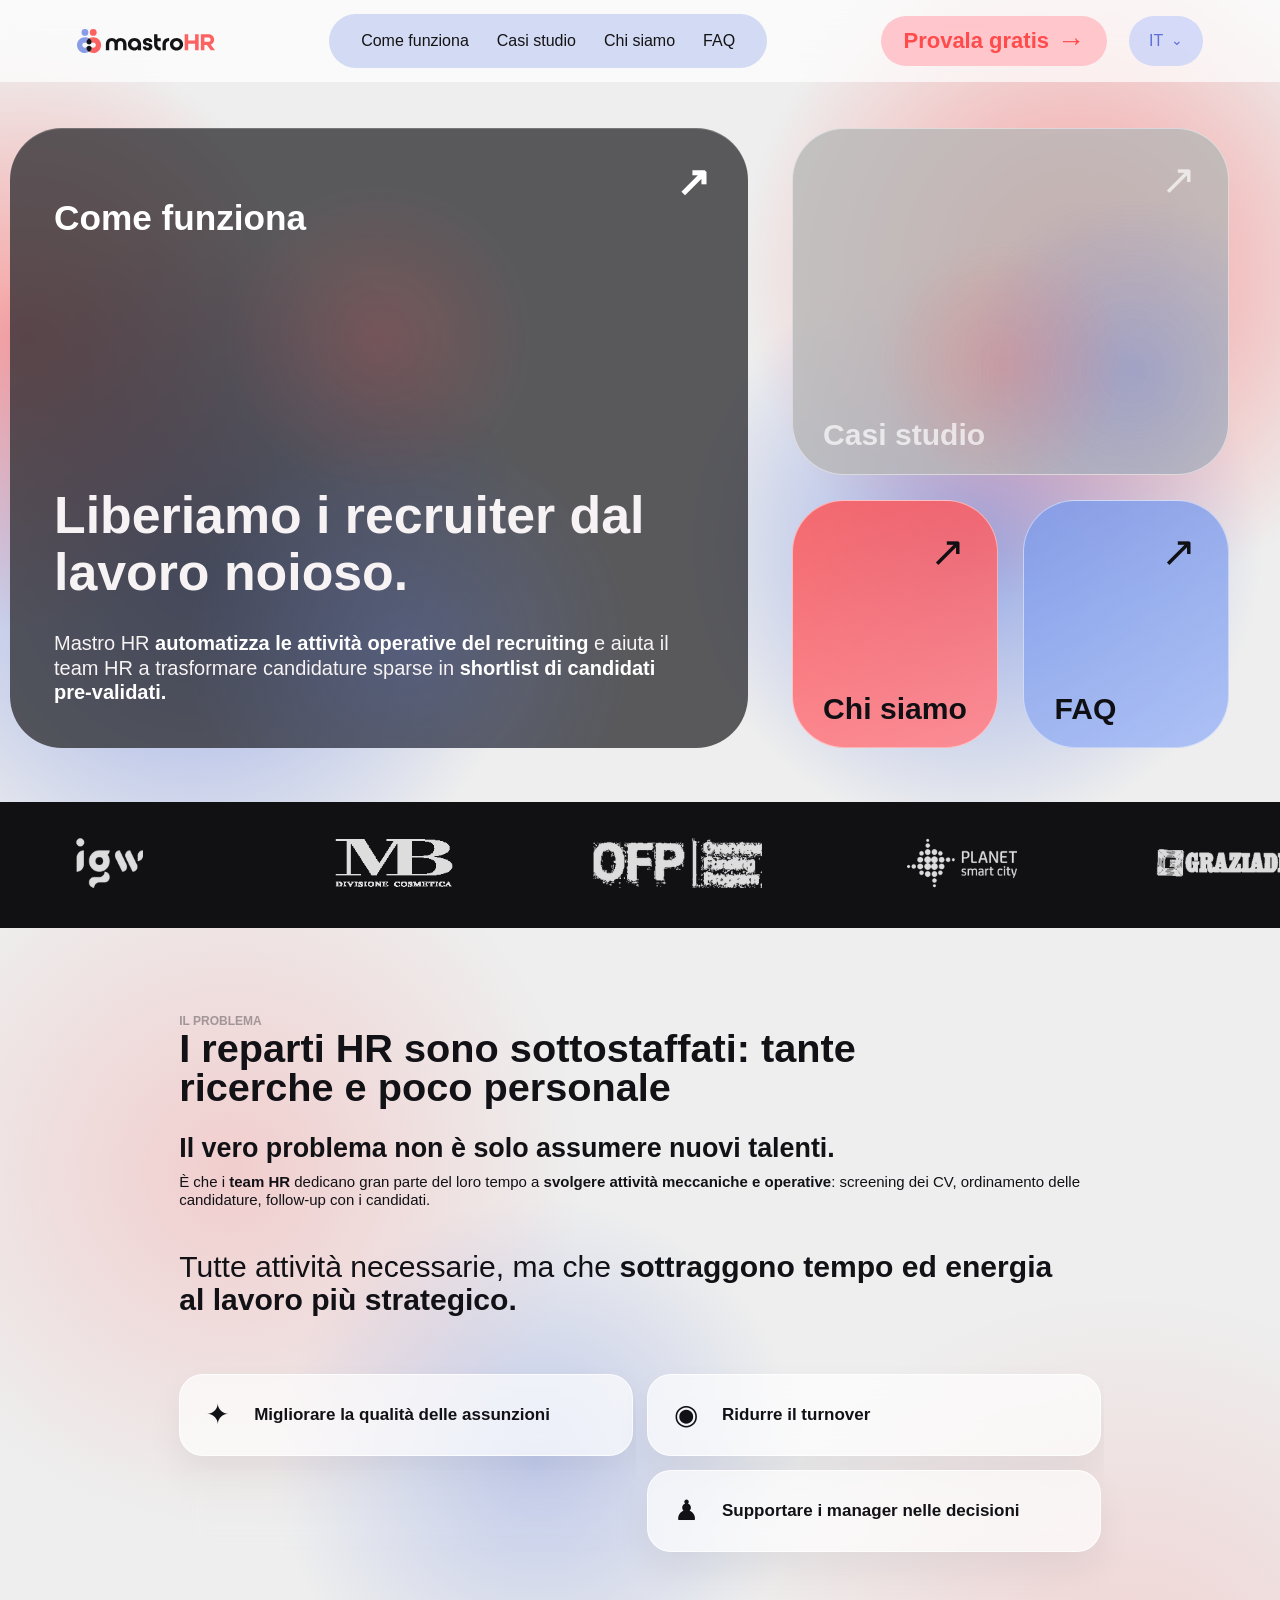
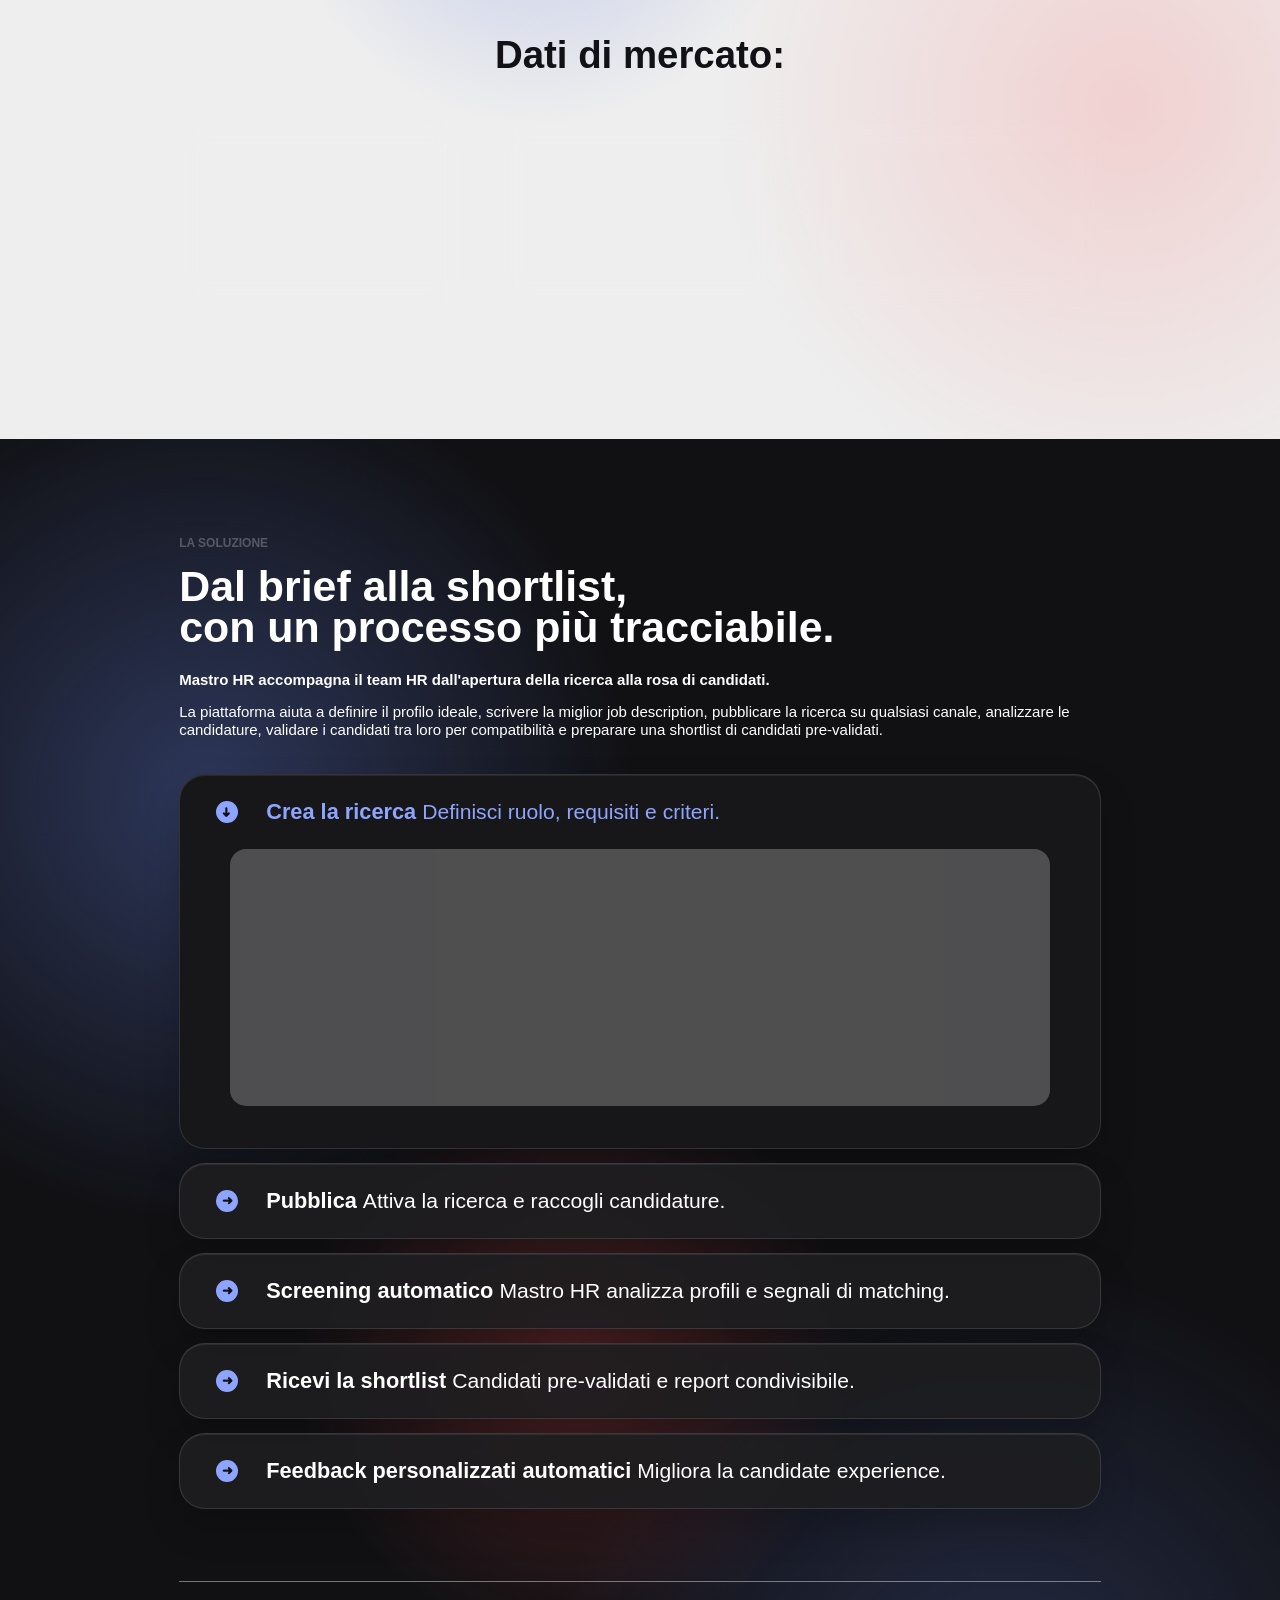
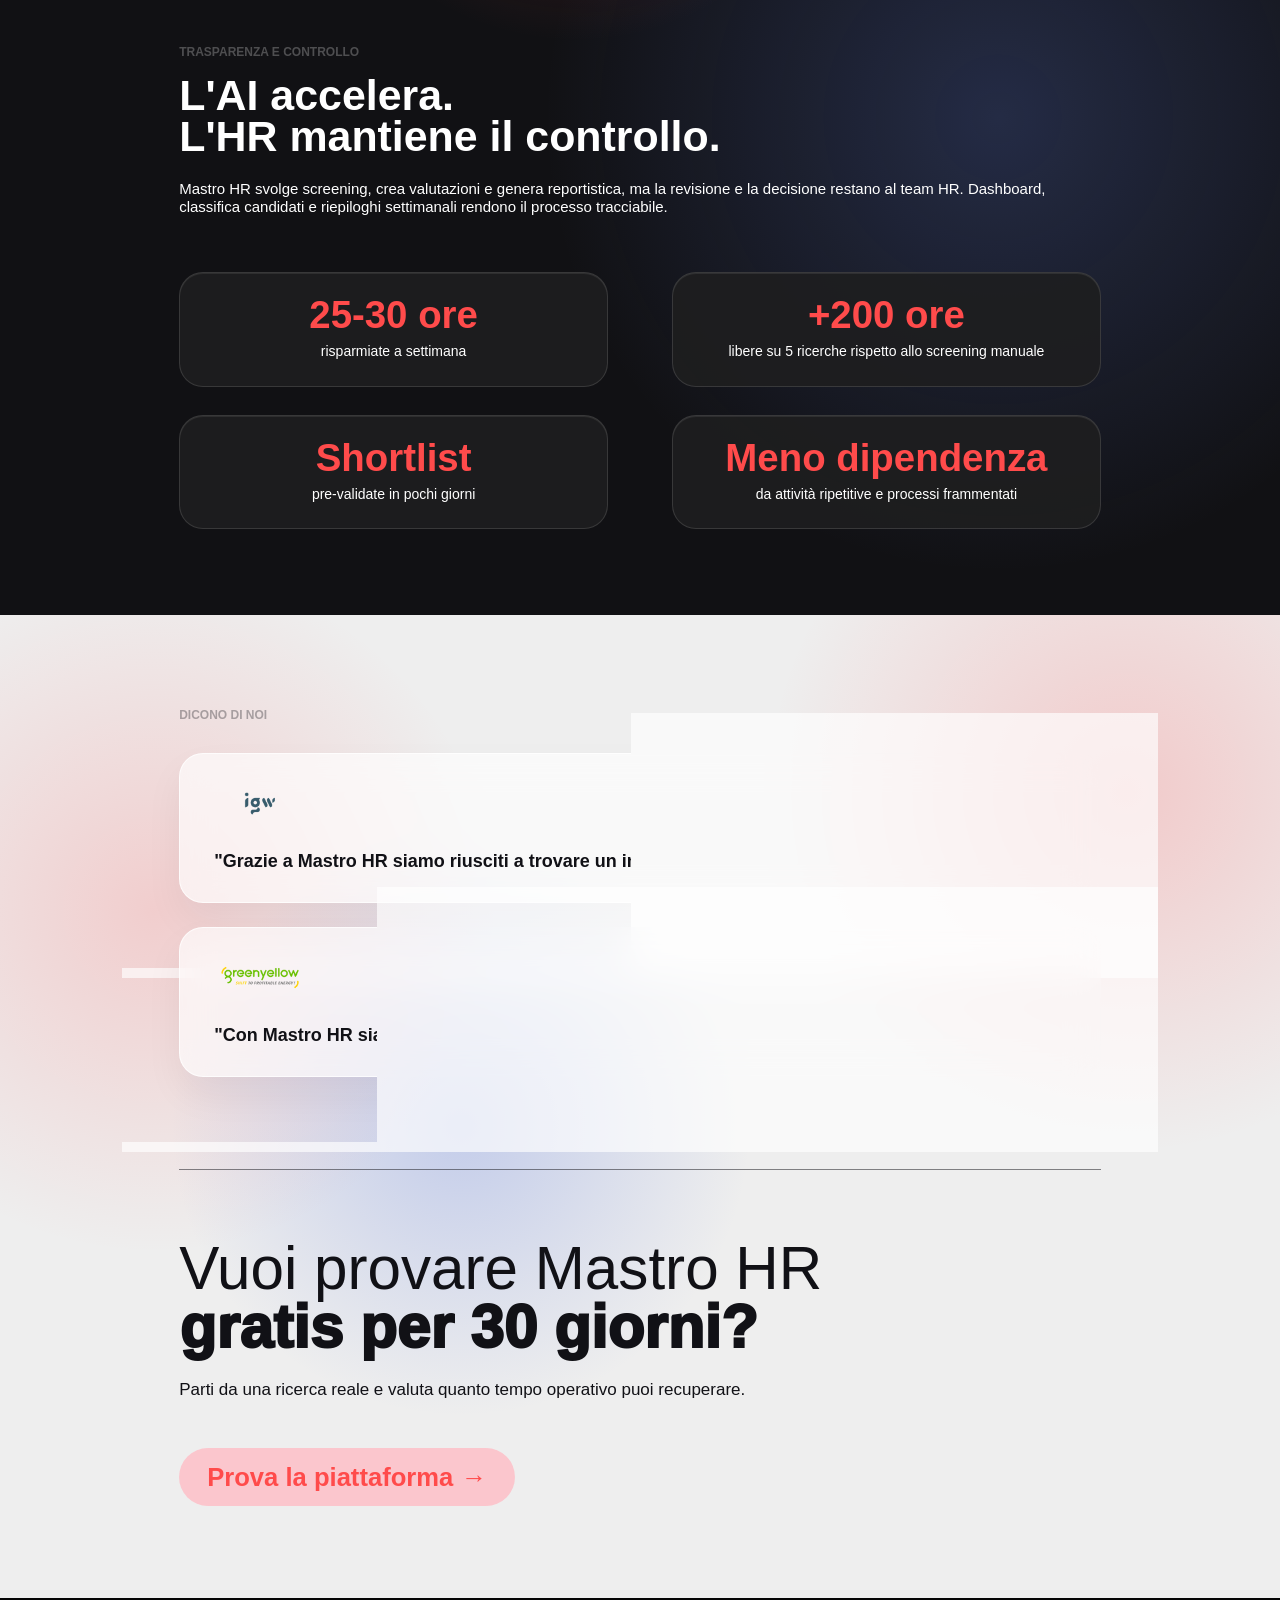
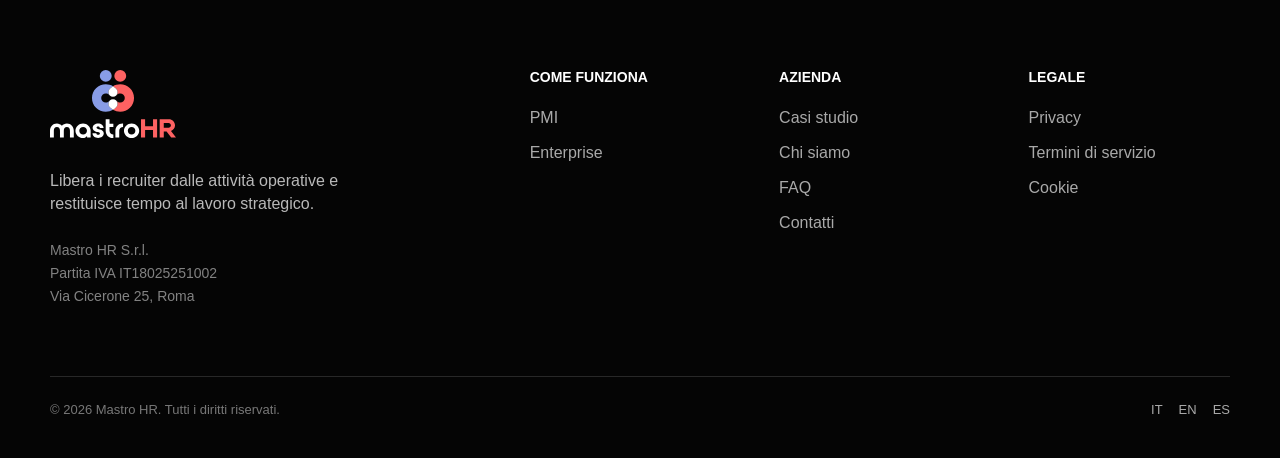
==== commit 17859cb9: "Aggiunto indirizzo al footer: Via Cicerone 25, Roma" ====
--- a/index.html
+++ b/index.html
@@ -102,13 +102,13 @@
           <p class="eyebrow">Il problema</p>
           <h2>I reparti HR sono sottostaffati: tante ricerche e poco personale</h2>
           <p class="problem-lead">Il vero problema non è solo assumere nuovi talenti.</p>
-          <p>È che i <strong>team HR</strong> dedicano gran parte del loro tempo a <strong>svolgere attività meccaniche e operative</strong>: screening dei CV, ordinamento delle candidature, follow-up, aggiornamento dei file, gestione dei passaggi ripetitivi del processo di selezione.</p>
+          <p>È che i <strong>team HR</strong> dedicano gran parte del loro tempo a <strong>svolgere attività meccaniche e operative</strong>: screening dei CV, ordinamento delle candidature, follow-up con i candidati.</p>
           <p class="problem-statement">Tutte attività necessarie, ma che <strong>sottraggono tempo ed energia al lavoro più strategico.</strong></p>
         </div>
         <div class="problem-outcomes" aria-label="Attività strategiche penalizzate">
           <article><span aria-hidden="true">✦</span><strong>Migliorare la qualità delle assunzioni</strong></article>
           <article><span aria-hidden="true">◉</span><strong>Ridurre il turnover</strong></article>
-          <article><span aria-hidden="true">☆</span><strong>Curare l’esperienza dei candidati</strong></article>
+          <article><span aria-hidden="true">☆</span><strong>Curare l'esperienza dei candidati</strong></article>
           <article><span aria-hidden="true">♟</span><strong>Supportare i manager nelle decisioni</strong></article>
         </div>
         <h3 class="market-title">Dati di mercato:</h3>
@@ -129,8 +129,8 @@
         <div class="solution-copy">
           <p class="eyebrow">La soluzione</p>
           <h2>Dal brief alla shortlist,<br>con un processo più tracciabile.</h2>
-          <p class="solution-lead">Mastro HR accompagna il team HR dall’apertura della ricerca alla rosa di candidati.</p>
-          <p>La piattaforma aiuta a definire il profilo ideale, scrivere la miglior job description, pubblicare la ricerca su qualsiasi canale, analizzare le candidature, validare i candidati tramite un test personalizzato e fornire una shortlist pre-validata, con informazioni utili per decidere i passaggi successivi.</p>
+          <p class="solution-lead">Mastro HR accompagna il team HR dall'apertura della ricerca alla rosa di candidati.</p>
+          <p>La piattaforma aiuta a definire il profilo ideale, scrivere la miglior job description, pubblicare la ricerca su qualsiasi canale, analizzare le candidature, validare i candidati tra loro per compatibilità e preparare una shortlist di candidati pre-validati.</p>
         </div>
         <div class="unified-process">
           <article class="process-card is-active">
@@ -181,8 +181,8 @@
         </div>
         <div class="control-figma">
           <p class="eyebrow">Trasparenza e controllo</p>
-          <h2>L’AI accelera.<br>L’HR mantiene il controllo.</h2>
-          <p>Mastro HR svolge screening, crea valutazioni e genera reportistica, ma la revisione e la decisione restano al team HR. Dashboard, classifica candidati e riepiloghi settimanali rendono il processo più leggibile e governabile.</p>
+          <h2>L'AI accelera.<br>L'HR mantiene il controllo.</h2>
+          <p>Mastro HR svolge screening, crea valutazioni e genera reportistica, ma la revisione e la decisione restano al team HR. Dashboard, classifica candidati e riepiloghi settimanali rendono il processo tracciabile.</p>
           <div class="control-metrics">
             <article><strong>25-30 ore</strong><span>risparmiate a settimana</span></article>
             <article><strong>+200 ore</strong><span>libere su 5 ricerche rispetto allo screening manuale</span></article>
@@ -198,11 +198,11 @@
           <div class="quote-stack">
             <article>
               <img src="assets/client-logos/igw.png" alt="IGW">
-              <blockquote>“Grazie a Mastro HR siamo riusciti a trovare un impiegato amministrativo in una settimana.”</blockquote>
+              <blockquote>"Grazie a Mastro HR siamo riusciti a trovare un impiegato amministrativo in una settimana."</blockquote>
             </article>
             <article>
               <img src="assets/client-logos/greenyellow.png" alt="GreenYellow">
-              <blockquote>“Con Mastro HR siamo riusciti a chiudere 3 ricerche su 4 in poche settimane.”</blockquote>
+              <blockquote>"Con Mastro HR siamo riusciti a chiudere 3 ricerche su 4 in poche settimane."</blockquote>
             </article>
           </div>
           <div class="closing-cta">
@@ -220,7 +220,7 @@
         <div class="footer-brand">
           <img src="assets/mastrohr-logo.svg" alt="Mastro HR">
           <p>Libera i recruiter dalle attività operative e restituisce tempo al lavoro strategico.</p>
-          <p class="company-data">Mastro HR S.r.l.<br>Partita IVA IT18025251002</p>
+          <p class="company-data">Mastro HR S.r.l.<br>Partita IVA IT18025251002<br>Via Cicerone 25, Roma</p>
         </div>
         <div class="footer-column">
           <h3>Come funziona</h3>
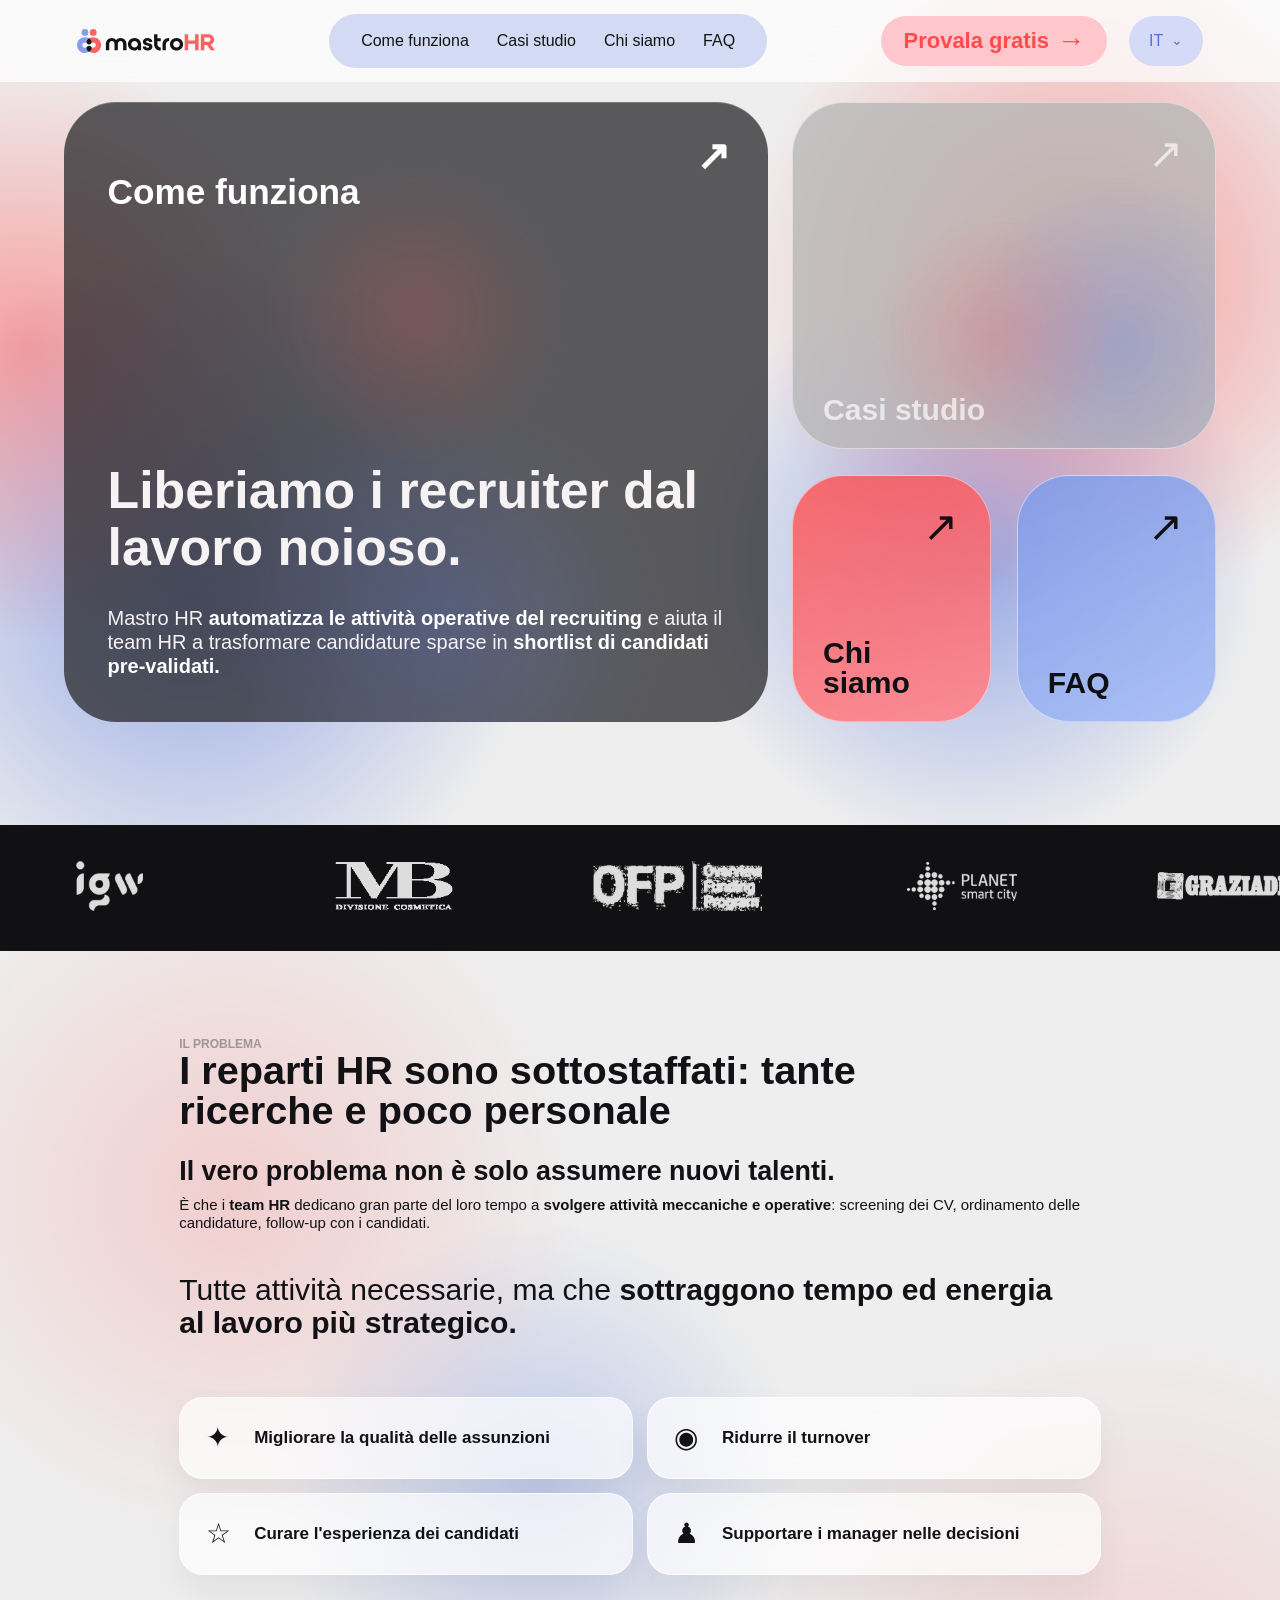
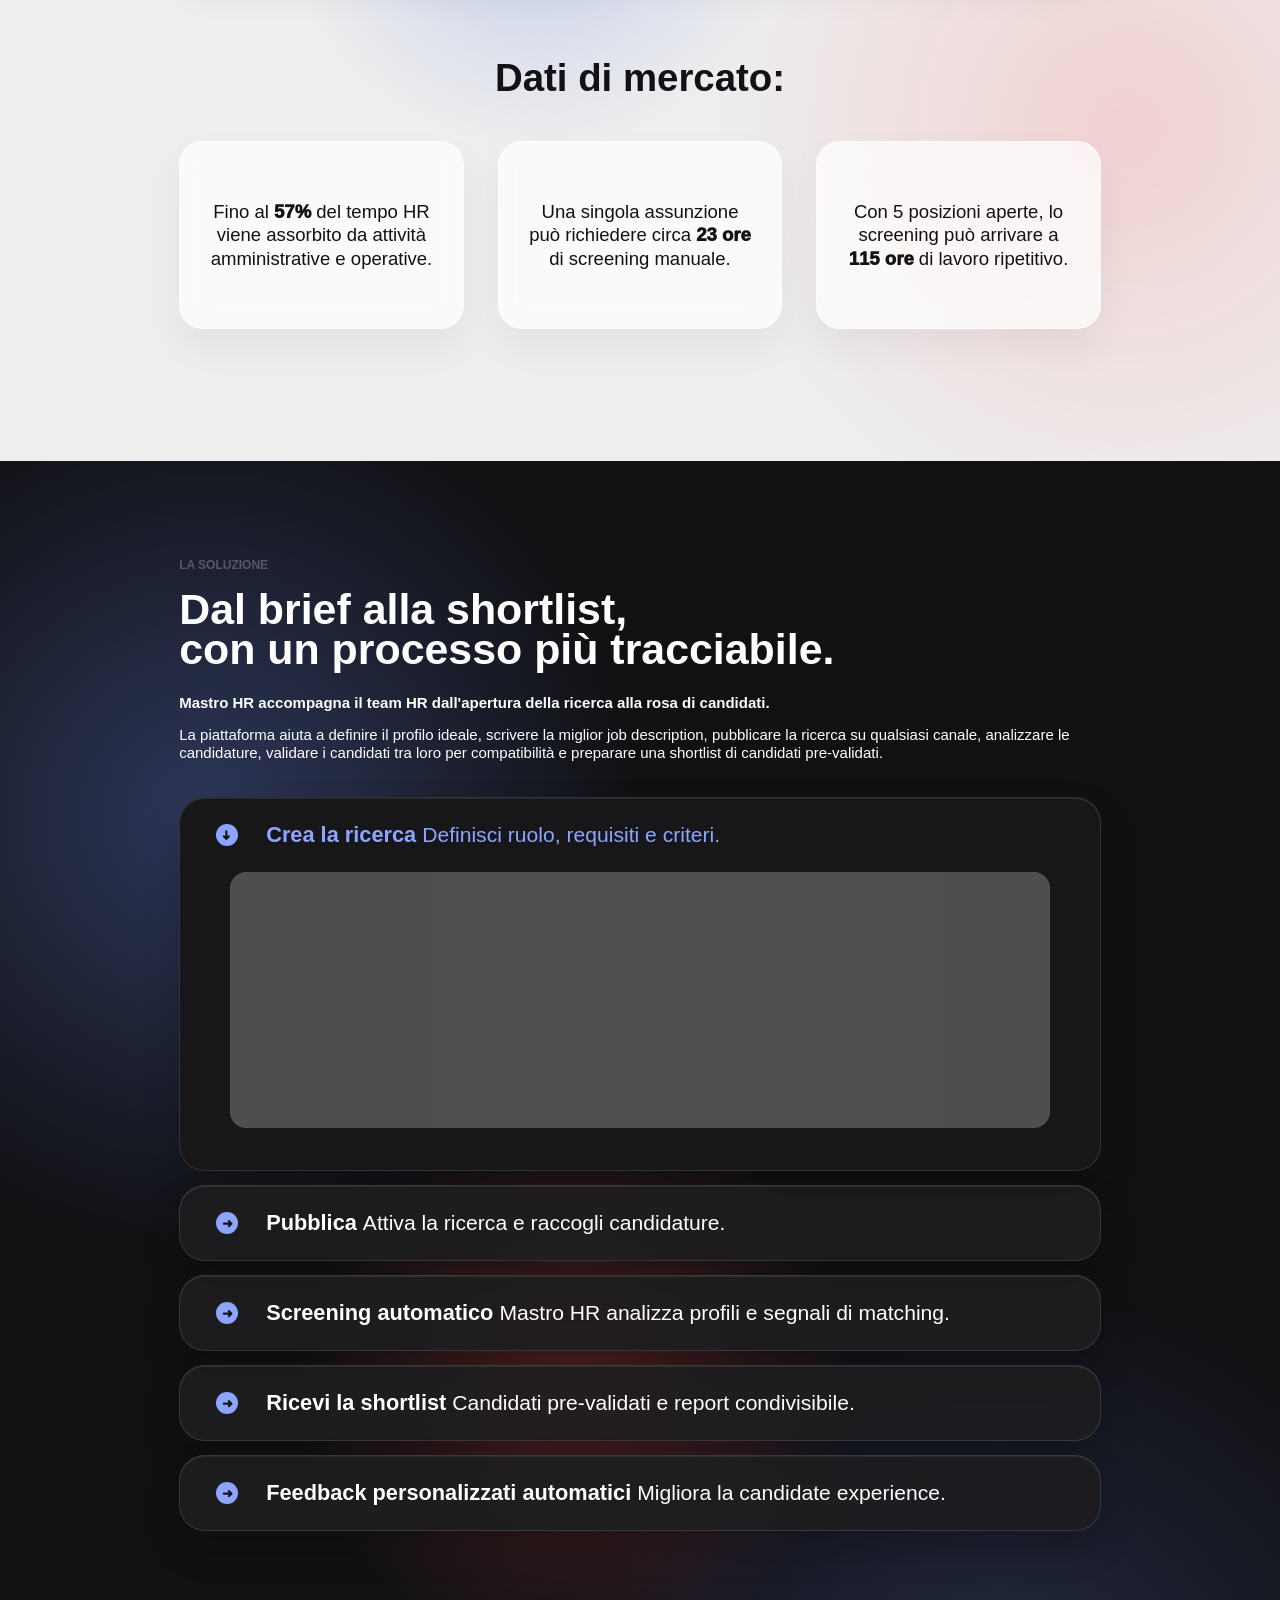
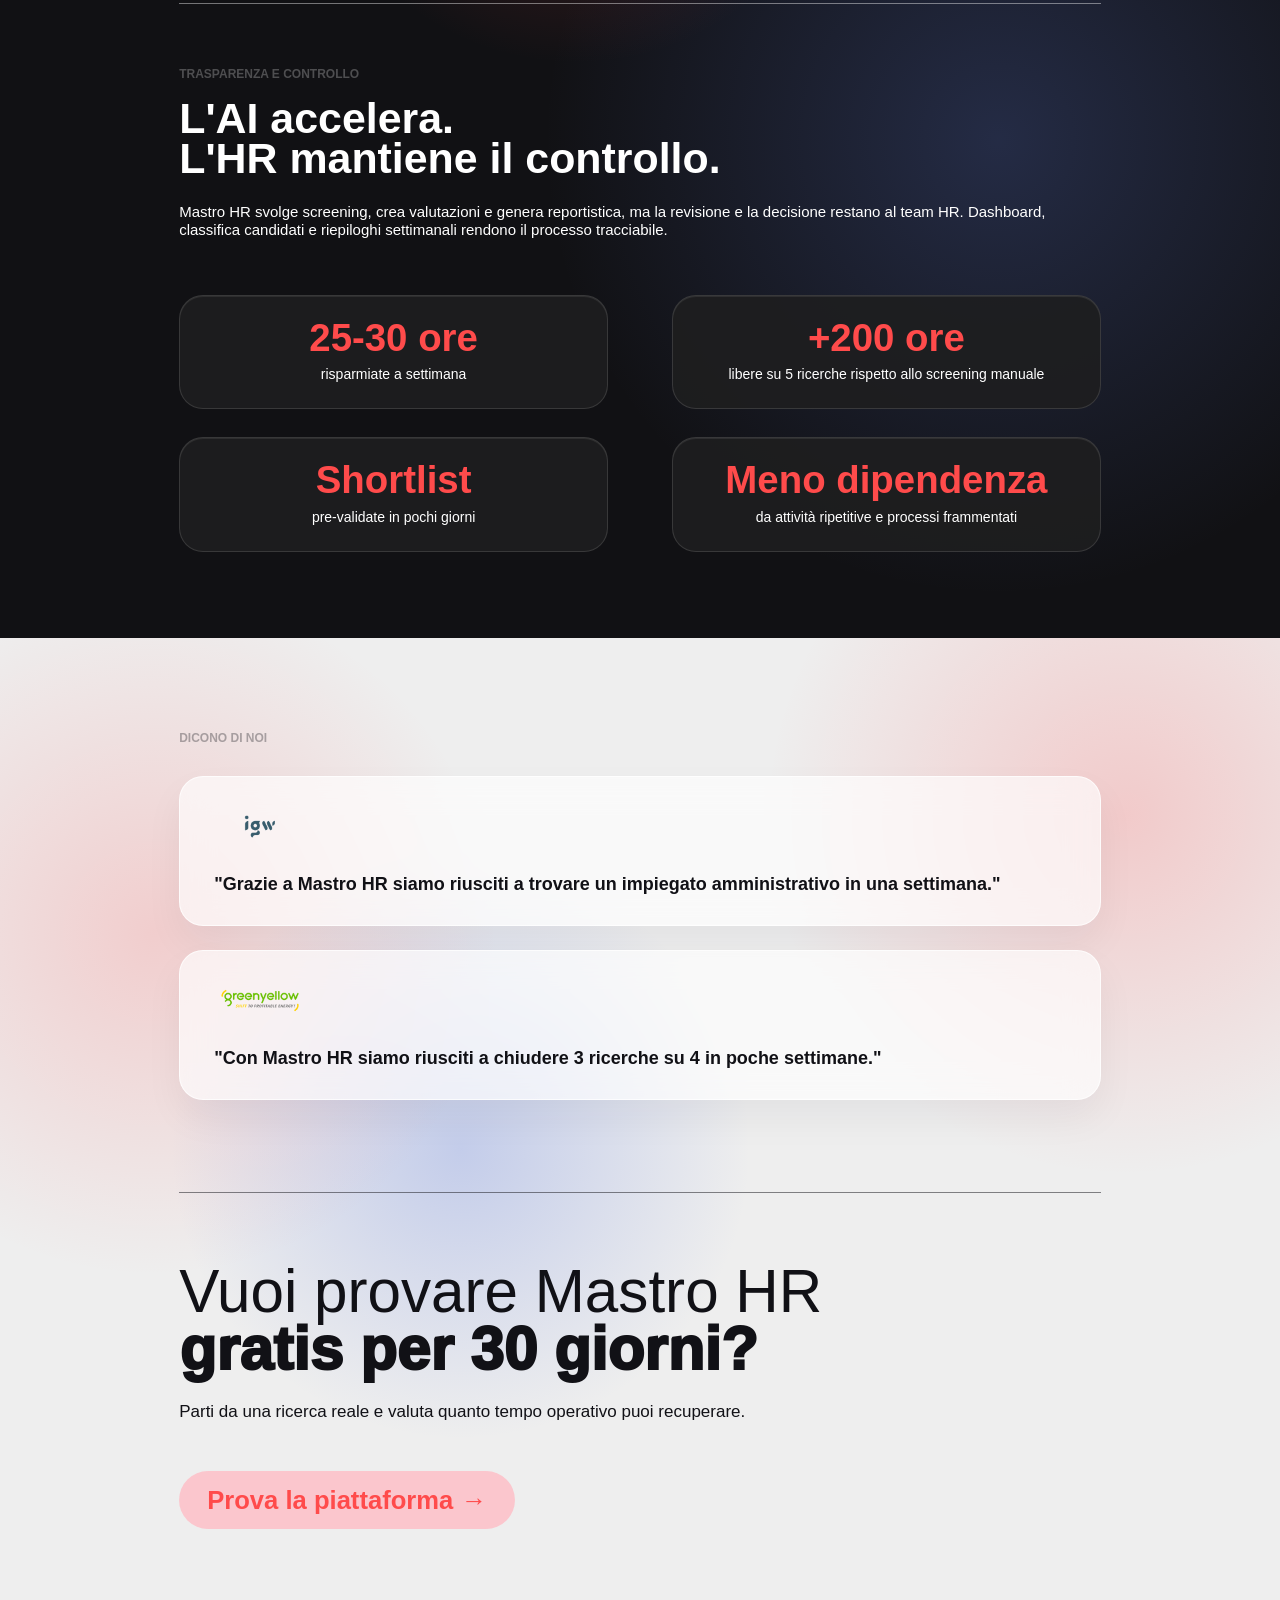
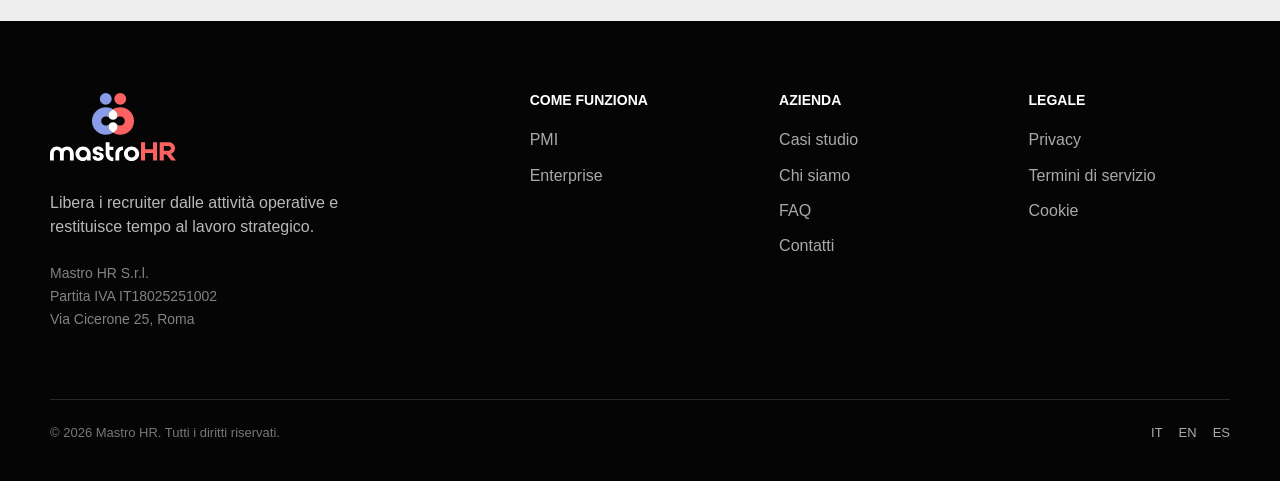
==== commit ccb56d66: "fix: hero/header equal width" ====
--- a/index.html
+++ b/index.html
@@ -9,6 +9,7 @@
   </head>
   <body class="home-page">
     <header class="topbar modern-topbar">
+      <div class="topbar-inner">
       <a class="logo" href="index.html" aria-label="Mastro HR">
         <img src="assets/mastrohr-logo-hero.svg" alt="Mastro HR">
       </a>
@@ -34,10 +35,11 @@
           <a href="es.html" lang="es">ES</a>
         </div>
       </div>
-    </header>
+    </div></header>
 
     <main>
       <section class="hero figma-hero">
+        <div class="hero-inner">
         <article class="hero-main-card">
           <a class="hero-card-link" href="#come-funziona">Come funziona <span aria-hidden="true">↗</span></a>
           <h1>Liberiamo i recruiter dal lavoro noioso.</h1>
@@ -57,6 +59,7 @@
             <span aria-hidden="true">↗</span>
             <strong>FAQ</strong>
           </a>
+        </div>
         </div>
       </section>
 
--- a/styles.css
+++ b/styles.css
@@ -44,14 +44,23 @@
   top: 0;
   z-index: 20;
   display: grid;
-  grid-template-columns: auto 1fr auto auto;
+  grid-template-columns: 1fr;
   align-items: center;
-  gap: 22px;
   min-height: 80px;
   padding: 10px clamp(18px, 4vw, 44px);
   background: rgba(0, 0, 0, 0.76);
   border-bottom: 1px solid rgba(255, 255, 255, 0.14);
   backdrop-filter: blur(18px);
+}
+
+.topbar-inner {
+  display: grid;
+  grid-template-columns: auto 1fr auto auto;
+  align-items: center;
+  gap: 22px;
+  width: 100%;
+  max-width: var(--max);
+  margin-inline: auto;
 }
 
 .logo img {
@@ -1278,7 +1287,7 @@
 }
 
 @media (max-width: 1060px) {
-  .topbar {
+  .topbar-inner {
     grid-template-columns: auto auto;
   }
 
@@ -1323,6 +1332,9 @@
 @media (max-width: 720px) {
   .topbar {
     align-items: flex-start;
+  }
+
+  .topbar-inner {
     grid-template-columns: 1fr;
   }
 
@@ -2146,13 +2158,10 @@
 .home-page .figma-hero {
   position: relative;
   display: grid;
-  grid-template-columns: minmax(0, 1.56fr) minmax(420px, 0.94fr);
-  align-items: stretch;
-  gap: clamp(18px, 1.9vw, 26px);
+  grid-template-columns: 1fr;
   min-height: calc(100vh - 140px);
-  width: auto;
-  margin-inline: 0;
-  padding: 128px clamp(26px, 3.2vw, 52px) 54px 0;
+  width: 100%;
+  margin: 0 auto;
   color: #f7f3f4;
   text-align: left;
   background:
@@ -2161,6 +2170,16 @@
     radial-gradient(circle at 84% 34%, rgba(255, 75, 75, 0.52), transparent 28%),
     radial-gradient(circle at 76% 68%, rgba(97, 127, 225, 0.62), transparent 26%),
     #eeeeee;
+}
+
+.hero-inner {
+  display: grid;
+  grid-template-columns: minmax(0, 1.56fr) minmax(420px, 0.94fr);
+  align-items: stretch;
+  gap: clamp(18px, 1.9vw, 26px);
+  width: 100%;
+  max-width: var(--max);
+  margin-inline: auto;
 }
 
 .home-page .figma-hero::after {
@@ -2325,12 +2344,15 @@
 
 @media (max-width: 1060px) {
   .modern-topbar {
-    grid-template-columns: 1fr auto auto;
     min-height: auto;
     padding: 12px 20px;
     background: rgba(255, 255, 255, 0.68);
   }
 
+  .topbar-inner {
+    grid-template-columns: 1fr auto auto;
+  }
+
   .modern-topbar .nav {
     display: none;
   }
@@ -2341,23 +2363,29 @@
 
   .home-page .topbar {
     position: fixed;
-    grid-template-columns: 1fr auto auto;
     min-height: auto;
     padding: 12px 20px;
     background: rgba(255, 255, 255, 0.68);
   }
 
+  .home-page .topbar-inner {
+    grid-template-columns: 1fr auto auto;
+  }
+
   .home-page .nav {
     display: none;
   }
 
   .home-page .figma-hero {
-    grid-template-columns: 1fr;
     min-height: auto;
     width: auto;
     padding-top: 34px;
   }
 
+  .home-page .hero-inner {
+    grid-template-columns: 1fr;
+  }
+
   .hero-main-card {
     min-height: auto;
   }
@@ -2368,7 +2396,7 @@
 }
 
 @media (max-width: 720px) {
-  .modern-topbar {
+  .topbar-inner {
     grid-template-columns: 1fr;
   }
 
@@ -2382,7 +2410,7 @@
     width: 150px;
   }
 
-  .home-page .topbar {
+  .home-page .topbar-inner {
     grid-template-columns: 1fr;
   }
 
@@ -2397,9 +2425,12 @@
   }
 
   .home-page .figma-hero {
-    gap: 18px;
     width: auto;
     padding: 20px 16px 42px;
+  }
+
+  .home-page .hero-inner {
+    gap: 18px;
   }
 
   .hero-main-card {
